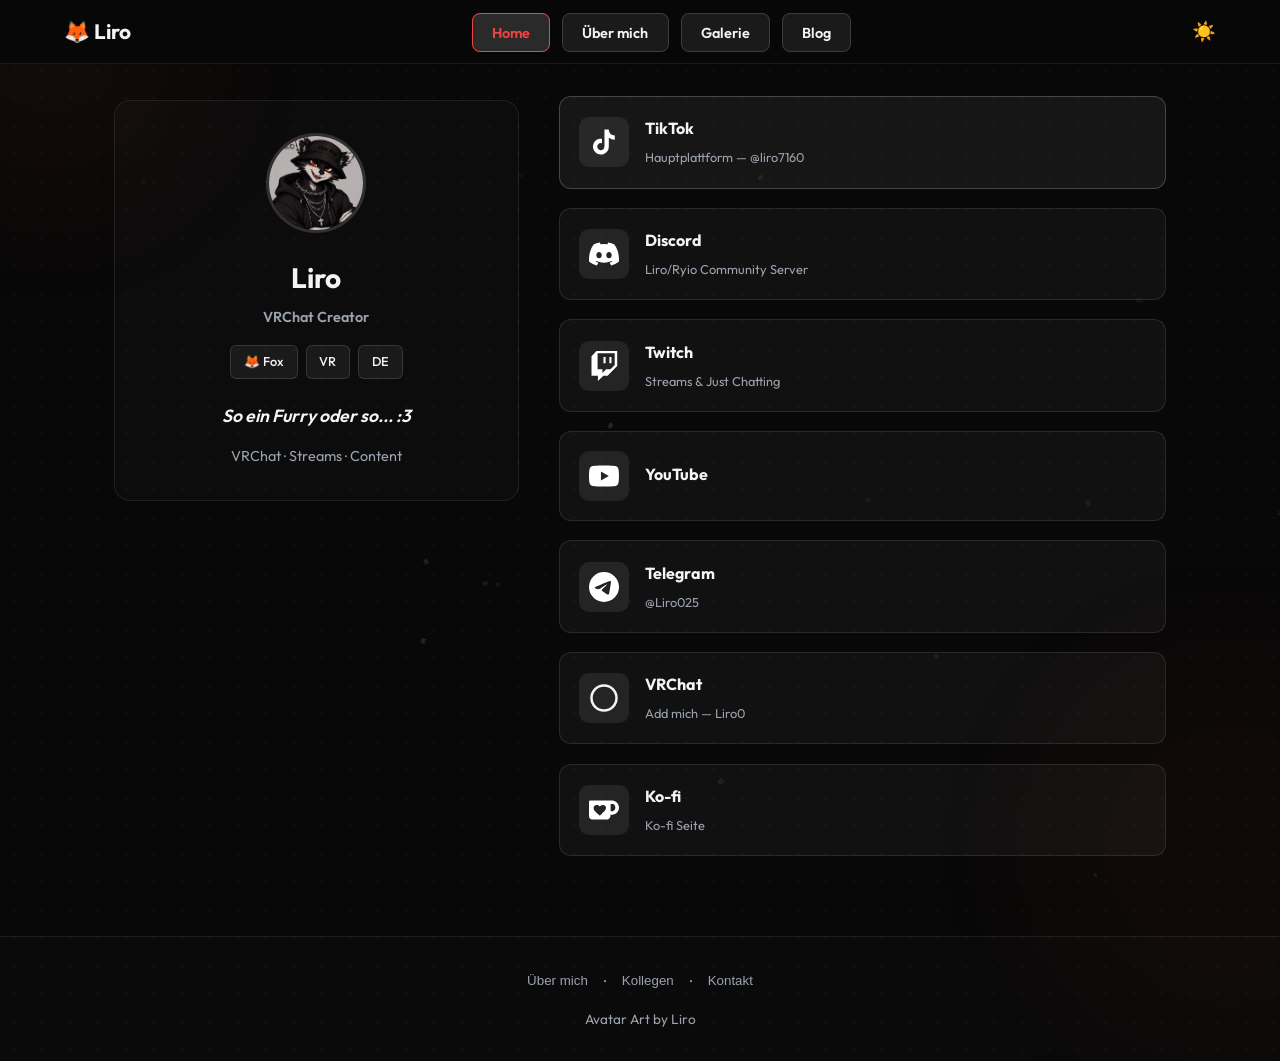
==== index.html @ 51aebd43 "Update index.html" ====
<!DOCTYPE html>
<html lang="de">
<head>
  <meta charset="UTF-8">
  <meta name="viewport" content="width=device-width, initial-scale=1.0">
  <title>Liro — Links</title>
  <meta name="description" content="VRChat, Streams & Community — alle Links von Liro.">
  <meta property="og:title" content="Liro — Links">
  <meta property="og:description" content="TikTok, Discord, Twitch, YouTube & mehr.">
  <meta property="og:image" content="profile.jpg">
  <meta property="og:type" content="website">
  <link rel="icon" href="profile.jpg" type="image/jpeg">
  <link rel="stylesheet" href="styles.css">
  <link rel="preconnect" href="https://fonts.googleapis.com">
  <link rel="preconnect" href="https://fonts.gstatic.com" crossorigin>
  <link href="https://fonts.googleapis.com/css2?family=Outfit:wght@400;500;600;700&display=swap" rel="stylesheet">
</head>
<body>
  <div class="cursor-glow" id="cursor-glow"></div>
  <div class="bg-glow bg-glow--1"></div>
  <div class="bg-glow bg-glow--2"></div>
  <canvas class="particles" id="particles" aria-hidden="true"></canvas>

  <nav class="nav">
    <div class="nav__inner">
      <a href="/" class="nav__logo">🦊 Liro</a>
      <ul class="nav__links" id="top-nav-links">
        <li><a href="/" class="nav__link active">Home</a></li>
        <li><a href="/about.html" class="nav__link">Über mich</a></li>
        <li><a href="/gallery.html" class="nav__link">Galerie</a></li>
        <li><a href="/blog.html" class="nav__link">Blog</a></li>
      </ul>
      <button class="nav__theme" id="theme-toggle">🌙</button>
      <button class="nav__toggle" id="nav-toggle">☰</button>
    </div>
  </nav>

  <div class="main-content">
    <div class="profile-section">
      <div class="avatar-wrap">
        <img class="avatar" src="profile.jpg" alt="Liro Avatar" loading="lazy">
      </div>
      <h1 class="name" id="profile-name">Liro</h1>
      <p class="badge" id="profile-badge">VRChat Creator</p>
      <div class="tags" id="profile-tags">
        <span class="tag">🦊 Fox</span>
        <span class="tag">VR</span>
        <span class="tag">DE</span>
      </div>
      <p class="catchphrase" id="profile-catchphrase">So ein Furry oder so... :3</p>
      <p class="bio" id="profile-bio">VRChat · Streams · Content</p>
    </div>

    <div class="links-section">
      <a href="https://www.tiktok.com/@liro7160" target="_blank" rel="noopener noreferrer" class="link-card featured">
        <div class="link-card__icon"><img src="icons/tiktok.svg" alt="TikTok"></div>
        <div class="link-card__content">
          <span class="link-card__label" id="link-label-tiktok">TikTok</span>
          <span class="link-card__hint" id="link-hint-tiktok">Hauptplattform — @liro7160</span>
        </div>
        <span class="link-card__arrow">→</span>
      </a>

      <a href="https://discord.gg/zrtu6d7Em" target="_blank" rel="noopener noreferrer" class="link-card">
        <div class="link-card__icon"><img src="icons/discord.svg" alt="Discord"></div>
        <div class="link-card__content">
          <span class="link-card__label" id="link-label-discord">Discord</span>
          <span class="link-card__hint" id="link-hint-discord">Liro/Ryio Community Server</span>
        </div>
        <span class="link-card__arrow">→</span>
      </a>

      <a href="https://www.twitch.tv/lirooo0" target="_blank" rel="noopener noreferrer" class="link-card">
        <div class="link-card__icon"><img src="icons/twitch.svg" alt="Twitch"></div>
        <div class="link-card__content">
          <span class="link-card__label" id="link-label-twitch">Twitch</span>
          <span class="link-card__hint" id="link-hint-twitch">Streams & Just Chatting</span>
        </div>
        <span class="link-card__arrow">→</span>
      </a>

      <a href="https://www.youtube.com/@Liro_LOL" target="_blank" rel="noopener noreferrer" class="link-card">
        <div class="link-card__icon"><img src="icons/youtube.svg" alt="YouTube"></div>
        <div class="link-card__content">
          <span class="link-card__label" id="link-label-youtube">YouTube</span>
          <span class="link-card__hint" id="link-hint-youtube"></span>
        </div>
        <span class="link-card__arrow">→</span>
      </a>

      <a href="https://t.me/Liro025" target="_blank" rel="noopener noreferrer" class="link-card">
        <div class="link-card__icon"><img src="icons/telegram.svg" alt="Telegram"></div>
        <div class="link-card__content">
          <span class="link-card__label" id="link-label-telegram">Telegram</span>
          <span class="link-card__hint" id="link-hint-telegram">@Liro025</span>
        </div>
        <span class="link-card__arrow">→</span>
      </a>

      <a href="https://vrchat.com/home/user/usr_2e3bf4e4-1234-5678-9abc-def012345678" target="_blank" rel="noopener noreferrer" class="link-card">
        <div class="link-card__icon">
          <svg viewBox="0 0 24 24" fill="none" stroke="currentColor" stroke-width="2" style="width:30px;height:30px;">
            <path d="M12 2C6.48 2 2 6.48 2 12s4.48 10 10 10 10-4.48 10-10S17.52 2 12 2z"/>
          </svg>
        </div>
        <div class="link-card__content">
          <span class="link-card__label" id="link-label-vrchat">VRChat</span>
          <span class="link-card__hint" id="link-hint-vrchat">Add mich — Liro0</span>
        </div>
        <span class="link-card__arrow">→</span>
      </a>

      <a href="https://ko-fi.com/liro0" target="_blank" rel="noopener noreferrer" class="link-card">
        <div class="link-card__icon"><img src="icons/kofi.svg" alt="Ko-fi"></div>
        <div class="link-card__content">
          <span class="link-card__label" id="link-label-kofi">Ko-fi</span>
          <span class="link-card__hint" id="link-hint-kofi">Ko-fi Seite</span>
        </div>
        <span class="link-card__arrow">→</span>
      </a>
    </div>
  </div>

  <div class="modal" id="modal-about" hidden aria-modal="true" role="dialog">
    <div class="modal__backdrop"></div>
    <div class="modal__panel">
      <button class="modal__close" data-modal-close>×</button>
      <h2 class="modal__title">Über mich</h2>
      <div id="modal-about-content" style="color: var(--text-muted); line-height: 1.8;">Lädt...</div>
    </div>
  </div>

  <div class="modal" id="modal-collabs" hidden aria-modal="true" role="dialog">
    <div class="modal__backdrop"></div>
    <div class="modal__panel">
      <button class="modal__close" data-modal-close>×</button>
      <h2 class="modal__title">Kollegen & Freunde</h2>
      <ul class="collab-list" id="collab-list">
        <li style="text-align:center;color:var(--text-muted);">Lädt...</li>
      </ul>
    </div>
  </div>

  <div class="modal" id="modal-contact" hidden aria-modal="true" role="dialog">
    <div class="modal__backdrop"></div>
    <div class="modal__panel">
      <button class="modal__close" data-modal-close>×</button>
      <h2 class="modal__title">Kontakt</h2>
      <div style="color:var(--text-muted);line-height:1.8;">
        <p><strong>E-Mail:</strong> <a href="mailto:liro.lol007@gmail.com" style="color:var(--accent);text-decoration:none;">Liro.lol007@gmail.com</a></p>
        <p style="margin-top:1rem;"><strong>Discord:</strong> Schreib mich an oder tritt unserem Server bei!</p>
        <p style="margin-top:1rem;"><strong>Telegram:</strong> @Liro025</p>
      </div>
    </div>
  </div>

  <footer class="footer">
    <nav class="footer-nav">
      <button class="footer-nav__link" data-modal-open="about">Über mich</button>
      <span class="footer-nav__sep">·</span>
      <button class="footer-nav__link" data-modal-open="collabs">Kollegen</button>
      <span class="footer-nav__sep">·</span>
      <button class="footer-nav__link" data-modal-open="contact">Kontakt</button>
    </nav>
    <p class="footer__credit">Avatar Art by Liro</p>
  </footer>

  <script src="particles.js"></script>
  <script src="cursor.js"></script>
  <script src="site.js"></script>
  <script src="pages.js"></script>
</body>
</html>
---- styles.css ----
*,
*::before,
*::after {
  box-sizing: border-box;
  margin: 0;
  padding: 0;
}

:root {
  --bg: #080808;
  --surface: rgba(255, 255, 255, 0.05);
  --surface-hover: rgba(255, 255, 255, 0.09);
  --border: rgba(255, 255, 255, 0.08);
  --text: #f4f4f5;
  --text-muted: #9ca3af;
  --accent: #ef4444;
  --accent-glow: rgba(239, 68, 68, 0.3);
  --radius: 16px;
}

html {
  font-size: 16px;
  -webkit-font-smoothing: antialiased;
  scroll-behavior: smooth;
}

body {
  font-family: "Outfit", system-ui, sans-serif;
  background: var(--bg);
  background-image: radial-gradient(rgba(255, 255, 255, 0.04) 1px, transparent 1px);
  background-size: 28px 28px;
  color: var(--text);
  min-height: 100dvh;
  line-height: 1.5;
  overflow-x: hidden;
}

/* Particles & Background */
.particles {
  position: fixed;
  inset: 0;
  width: 100%;
  height: 100%;
  pointer-events: none;
  z-index: 0;
  opacity: 0.85;
}

.cursor-glow {
  position: fixed;
  left: 0;
  top: 0;
  width: 300px;
  height: 300px;
  margin-left: -150px;
  margin-top: -150px;
  border-radius: 50%;
  pointer-events: none;
  z-index: 0;
  opacity: 0;
  background: radial-gradient(circle, rgba(239, 68, 68, 0.2) 0%, rgba(239, 68, 68, 0.08) 35%, transparent 65%);
  filter: blur(28px);
  transition: opacity 0.35s ease;
  will-change: transform;
}

body.is-cursor-active .cursor-glow {
  opacity: 1;
}

.bg-glow {
  position: fixed;
  border-radius: 50%;
  filter: blur(80px);
  pointer-events: none;
  opacity: 0.4;
}

.bg-glow--1 {
  width: 300px;
  height: 300px;
  top: -100px;
  left: -100px;
  background: rgba(239, 68, 68, 0.15);
  z-index: -1;
}

.bg-glow--2 {
  width: 400px;
  height: 400px;
  bottom: -150px;
  right: -150px;
  background: rgba(239, 68, 68, 0.1);
  z-index: -1;
}

/* Navigation */
.nav {
  position: sticky;
  top: 0;
  background: rgba(8, 8, 8, 0.95);
  backdrop-filter: blur(10px);
  border-bottom: 1px solid var(--border);
  z-index: 100;
  padding: 1rem 0;
}

.nav__inner {
  max-width: 1200px;
  margin: 0 auto;
  padding: 0 1.5rem;
  display: flex;
  align-items: center;
  justify-content: space-between;
  gap: 2rem;
}

.nav__logo {
  font-size: 1.3rem;
  font-weight: 700;
  color: var(--text);
  text-decoration: none;
}

.nav__links {
  display: flex;
  gap: 0.75rem;
  list-style: none;
  flex-wrap: wrap;
}

.nav__link {
  padding: 0.6rem 1.2rem;
  background: rgba(255, 255, 255, 0.08);
  border: 1px solid rgba(255, 255, 255, 0.15);
  border-radius: 8px;
  color: var(--text);
  text-decoration: none;
  font-weight: 600;
  font-size: 0.9rem;
  transition: all 0.3s;
}

.nav__link:hover,
.nav__link.active {
  background: rgba(255, 255, 255, 0.14);
  border-color: var(--accent);
  color: var(--accent);
}

.nav__theme {
  background: none;
  border: none;
  color: var(--text);
  font-size: 1.2rem;
  cursor: pointer;
  transition: transform 0.3s;
}

.nav__theme:hover {
  transform: rotate(20deg);
}

.nav__toggle {
  display: none;
  background: none;
  border: none;
  color: var(--text);
  font-size: 1.5rem;
  cursor: pointer;
}

/* Main Content */
.main-content {
  max-width: 1100px;
  margin: 0 auto;
  padding: 2rem 1.5rem;
  display: grid;
  grid-template-columns: 0.8fr 1.2fr;
  gap: 2.5rem;
  align-items: start;
  position: relative;
  z-index: 1;
}

.profile-section {
  display: flex;
  flex-direction: column;
  align-items: center;
  text-align: center;
  padding: 2rem;
  background: rgba(255, 255, 255, 0.02);
  border: 1px solid var(--border);
  border-radius: 16px;
  position: sticky;
  top: 100px;
  height: fit-content;
}

.avatar-wrap {
  margin-bottom: 1.5rem;
}

.avatar {
  width: 100px;
  height: 100px;
  border-radius: 50%;
  border: 3px solid rgba(255, 255, 255, 0.15);
  display: block;
  object-fit: cover;
}

.name {
  font-size: 1.75rem;
  font-weight: 700;
  margin-bottom: 0.5rem;
}

.badge {
  font-size: 0.9rem;
  color: var(--text-muted);
  margin-bottom: 1rem;
  font-weight: 600;
}

.tags {
  display: flex;
  gap: 0.5rem;
  justify-content: center;
  margin-bottom: 1.5rem;
  flex-wrap: wrap;
}

.tag {
  padding: 0.4rem 0.8rem;
  background: rgba(255, 255, 255, 0.06);
  border: 1px solid rgba(255, 255, 255, 0.12);
  border-radius: 6px;
  font-size: 0.8rem;
  font-weight: 500;
}

.catchphrase {
  font-size: 1.1rem;
  font-weight: 600;
  margin-bottom: 1rem;
  color: var(--text);
  font-style: italic;
}

.bio {
  font-size: 0.9rem;
  color: var(--text-muted);
  line-height: 1.6;
}

/* Links Section */
.links-section {
  display: flex;
  flex-direction: column;
  gap: 1.2rem;
  position: relative;
  z-index: 1;
}

.link-card {
  padding: 1.2rem;
  background: rgba(255, 255, 255, 0.04);
  border: 1px solid rgba(255, 255, 255, 0.1);
  border-radius: 12px;
  display: flex;
  align-items: center;
  gap: 1rem;
  text-decoration: none;
  color: var(--text);
  transition: all 0.3s;
  cursor: pointer;
  position: relative;
}

.link-card:hover {
  background: rgba(255, 255, 255, 0.08);
  border-color: rgba(255, 255, 255, 0.2);
  transform: translateY(-2px);
  box-shadow: 0 8px 24px rgba(0, 0, 0, 0.3);
}

.link-card.featured {
  border-color: rgba(255, 255, 255, 0.2);
  background: rgba(255, 255, 255, 0.06);
}

/* Glowing borders for each brand */
.link-card:nth-child(1):hover {
  border-color: rgba(255, 0, 127, 0.6);
  box-shadow: 0 0 20px rgba(255, 0, 127, 0.3), 0 8px 24px rgba(0, 0, 0, 0.3);
}

.link-card:nth-child(2):hover {
  border-color: rgba(88, 101, 242, 0.6);
  box-shadow: 0 0 20px rgba(88, 101, 242, 0.3), 0 8px 24px rgba(0, 0, 0, 0.3);
}

.link-card:nth-child(3):hover {
  border-color: rgba(145, 70, 255, 0.6);
  box-shadow: 0 0 20px rgba(145, 70, 255, 0.3), 0 8px 24px rgba(0, 0, 0, 0.3);
}

.link-card:nth-child(4):hover {
  border-color: rgba(255, 0, 0, 0.6);
  box-shadow: 0 0 20px rgba(255, 0, 0, 0.3), 0 8px 24px rgba(0, 0, 0, 0.3);
}

.link-card:nth-child(5):hover {
  border-color: rgba(0, 136, 204, 0.6);
  box-shadow: 0 0 20px rgba(0, 136, 204, 0.3), 0 8px 24px rgba(0, 0, 0, 0.3);
}

.link-card:nth-child(6):hover {
  border-color: rgba(31, 105, 255, 0.6);
  box-shadow: 0 0 20px rgba(31, 105, 255, 0.3), 0 8px 24px rgba(0, 0, 0, 0.3);
}

.link-card:nth-child(7):hover {
  border-color: rgba(255, 159, 64, 0.6);
  box-shadow: 0 0 20px rgba(255, 159, 64, 0.3), 0 8px 24px rgba(0, 0, 0, 0.3);
}

.link-card__icon {
  width: 50px;
  height: 50px;
  border-radius: 10px;
  background: rgba(255, 255, 255, 0.08);
  display: flex;
  align-items: center;
  justify-content: center;
  flex-shrink: 0;
  transition: all 0.3s;
}

.link-card__icon img {
  width: 30px;
  height: 30px;
  transition: transform 0.3s;
}

.link-card:hover .link-card__icon {
  transform: translateY(-4px) rotate(8deg);
}

.link-card:hover .link-card__icon img {
  transform: scale(1.15) rotate(-8deg);
}

/* Brand Colors für Icons */
.link-card:nth-child(1):hover .link-card__icon {
  background: rgba(255, 0, 127, 0.2);
  box-shadow: 0 0 15px rgba(255, 0, 127, 0.4);
}

.link-card:nth-child(2):hover .link-card__icon {
  background: rgba(88, 101, 242, 0.2);
  box-shadow: 0 0 15px rgba(88, 101, 242, 0.4);
}

.link-card:nth-child(3):hover .link-card__icon {
  background: rgba(145, 70, 255, 0.2);
  box-shadow: 0 0 15px rgba(145, 70, 255, 0.4);
}

.link-card:nth-child(4):hover .link-card__icon {
  background: rgba(255, 0, 0, 0.2);
  box-shadow: 0 0 15px rgba(255, 0, 0, 0.4);
}

.link-card:nth-child(5):hover .link-card__icon {
  background: rgba(0, 136, 204, 0.2);
  box-shadow: 0 0 15px rgba(0, 136, 204, 0.4);
}

.link-card:nth-child(6):hover .link-card__icon {
  background: rgba(31, 105, 255, 0.2);
  box-shadow: 0 0 15px rgba(31, 105, 255, 0.4);
}

.link-card:nth-child(7):hover .link-card__icon {
  background: rgba(255, 159, 64, 0.2);
  box-shadow: 0 0 15px rgba(255, 159, 64, 0.4);
}

.link-card__content {
  flex: 1;
  text-align: left;
}

.link-card__label {
  font-weight: 700;
  font-size: 1rem;
  display: block;
  margin-bottom: 0.25rem;
}

.link-card__hint {
  font-size: 0.8rem;
  color: var(--text-muted);
}

.link-card__arrow {
  font-size: 1.2rem;
  opacity: 0;
  transition: opacity 0.3s, transform 0.3s;
}

.link-card:hover .link-card__arrow {
  opacity: 1;
  transform: translateX(4px);
}

/* Modals */
.modal {
  position: fixed;
  inset: 0;
  background: rgba(0, 0, 0, 0.8);
  display: none;
  align-items: center;
  justify-content: center;
  z-index: 200;
  padding: 1rem;
  overflow-y: auto;
  opacity: 0;
  pointer-events: none;
  transition: opacity 0.3s;
}

.modal:not([hidden]) {
  display: flex;
  opacity: 1;
  pointer-events: auto;
}

.modal__backdrop {
  position: absolute;
  inset: 0;
  cursor: pointer;
}

.modal__panel {
  position: relative;
  z-index: 10;
  background: var(--bg);
  border: 1px solid var(--border);
  border-radius: 16px;
  padding: 2rem;
  max-width: 500px;
  width: 100%;
  animation: slideUp 0.3s ease;
}

@keyframes slideUp {
  from {
    opacity: 0;
    transform: translateY(20px);
  }
  to {
    opacity: 1;
    transform: translateY(0);
  }
}

.modal__close {
  position: absolute;
  top: 1rem;
  right: 1rem;
  background: none;
  border: none;
  color: var(--text-muted);
  font-size: 1.5rem;
  cursor: pointer;
  transition: color 0.3s;
}

.modal__close:hover {
  color: var(--accent);
}

.modal__title {
  font-size: 1.5rem;
  margin-bottom: 1rem;
  color: var(--text);
}

.collab-list {
  list-style: none;
  display: flex;
  flex-direction: column;
  gap: 0.75rem;
}

.collab-list a {
  padding: 0.75rem;
  background: rgba(255, 255, 255, 0.06);
  border-radius: 8px;
  text-decoration: none;
  transition: all 0.3s;
}

.collab-list a:hover {
  background: rgba(255, 255, 255, 0.12);
}

/* Footer */
.footer {
  margin-top: 3rem;
  padding: 2rem 1.5rem;
  text-align: center;
  border-top: 1px solid var(--border);
  background: rgba(255, 255, 255, 0.01);
  position: relative;
  z-index: 1;
}

.footer-nav {
  display: flex;
  justify-content: center;
  gap: 1rem;
  margin-bottom: 1rem;
  flex-wrap: wrap;
}

.footer-nav__link {
  background: none;
  border: none;
  color: var(--text-muted);
  cursor: pointer;
  text-decoration: none;
  transition: color 0.3s;
  font-weight: 500;
}

.footer-nav__link:hover {
  color: var(--accent);
}

.footer-nav__sep {
  color: var(--text-muted);
}

.footer__credit {
  font-size: 0.85rem;
  color: var(--text-muted);
}

/* Gallery Styles */
#lightbox {
  position: fixed;
  top: 0;
  left: 0;
  right: 0;
  bottom: 0;
  background: rgba(0, 0, 0, 0.95);
  z-index: 300;
  display: flex;
  align-items: center;
  justify-content: center;
  opacity: 0;
  pointer-events: none;
  transition: opacity 0.3s ease;
  padding: 1rem;
  overflow-y: auto;
}

#lightbox:not([hidden]) {
  opacity: 1;
  pointer-events: auto;
}

#lightbox .modal__backdrop {
  position: absolute;
  inset: 0;
  cursor: pointer;
}

#lightbox .modal__panel {
  position: relative;
  z-index: 10;
  max-width: 90vw;
  max-height: 90vh;
  background: var(--bg);
  border: 1px solid var(--border);
  border-radius: 16px;
  padding: 2rem;
  animation: scaleInImage 0.4s cubic-bezier(0.34, 1.56, 0.64, 1);
}

@keyframes scaleInImage {
  from {
    transform: scale(0.8);
    opacity: 0;
  }
  to {
    transform: scale(1);
    opacity: 1;
  }
}

#lightbox-img {
  max-width: 100%;
  max-height: 70vh;
  object-fit: contain;
  border-radius: 12px;
  display: block;
  margin: 0 auto 1.5rem;
  animation: fadeInImage 0.5s ease;
}

@keyframes fadeInImage {
  from { opacity: 0; }
  to { opacity: 1; }
}

#lightbox-caption {
  text-align: center;
  animation: slideUpCaption 0.6s ease;
}

@keyframes slideUpCaption {
  from {
    opacity: 0;
    transform: translateY(20px);
  }
  to {
    opacity: 1;
    transform: translateY(0);
  }
}

#lightbox-title {
  margin-bottom: 0.5rem;
  font-size: 1.3rem;
  font-weight: 700;
  color: var(--text);
}

#lightbox-text {
  color: var(--text-muted);
  line-height: 1.6;
  font-size: 0.95rem;
}

#lightbox-close {
  position: absolute;
  top: 1.5rem;
  right: 1.5rem;
  background: rgba(0, 0, 0, 0.5);
  border: none;
  color: white;
  font-size: 1.75rem;
  cursor: pointer;
  width: 50px;
  height: 50px;
  border-radius: 50%;
  display: flex;
  align-items: center;
  justify-content: center;
  transition: all 0.3s;
  z-index: 20;
  padding: 0;
}

#lightbox-close:hover {
  background: var(--accent);
  transform: scale(1.1) rotate(90deg);
}

/* Gallery Grid */
.gallery-grid {
  display: grid;
  grid-template-columns: repeat(auto-fill, minmax(250px, 1fr));
  gap: 1.5rem;
  margin-bottom: 3rem;
}

.gallery-item {
  position: relative;
  aspect-ratio: 4/3;
  border-radius: 12px;
  overflow: hidden;
  border: 1px solid var(--border);
  cursor: pointer;
  transition: all 0.3s ease;
  background: var(--surface);
}

.gallery-item:hover {
  transform: scale(1.05);
  border-color: var(--accent);
  box-shadow: 0 0 25px var(--accent-glow);
}

.gallery-item img {
  width: 100%;
  height: 100%;
  object-fit: cover;
  transition: transform 0.3s ease;
  display: block;
}

.gallery-item:hover img {
  transform: scale(1.1);
}

.gallery-item__caption {
  position: absolute;
  bottom: 0;
  left: 0;
  right: 0;
  padding: 1rem;
  background: linear-gradient(to top, rgba(8,8,8,0.95), rgba(8,8,8,0.7), transparent);
  color: white;
  opacity: 0;
  transition: opacity 0.3s ease;
}

.gallery-item:hover .gallery-item__caption {
  opacity: 1;
}

.gallery-item__title {
  font-weight: 600;
  font-size: 0.95rem;
  margin: 0;
}

/* Pages */
.page {
  position: relative;
  z-index: 1;
  min-height: calc(100vh - 100px);
  padding-top: 2rem;
}

.page--wide {
  max-width: 1100px;
  margin: 0 auto;
  padding: 2rem 1.5rem;
}

.page__inner {
  width: 100%;
}

/* ===== ABOUT HERO ===== */
.about-hero {
  text-align: center;
  margin-bottom: 3rem;
  padding: 2rem;
  background: rgba(255, 255, 255, 0.02);
  border: 1px solid var(--border);
  border-radius: 16px;
}

.about-hero__title {
  font-size: 2.5rem;
  font-weight: 700;
  margin-bottom: 0.5rem;
  background: linear-gradient(135deg, var(--text), var(--accent));
  -webkit-background-clip: text;
  -webkit-text-fill-color: transparent;
  background-clip: text;
}

.about-hero__subtitle {
  font-size: 1.1rem;
  color: var(--text-muted);
}

/* ===== ABOUT CONTENT ===== */
.about-content {
  display: grid;
  grid-template-columns: 1fr 1fr;
  gap: 2.5rem;
  align-items: center;
  margin-bottom: 3rem;
  padding: 2rem;
  background: rgba(255, 255, 255, 0.02);
  border: 1px solid var(--border);
  border-radius: 16px;
}

.about-content__text {
  color: var(--text-muted);
  line-height: 1.8;
  font-size: 1rem;
}

.about-content__text p {
  margin-bottom: 1.5rem;
}

.about-content__text p:last-child {
  margin-bottom: 0;
}

.about-content__img {
  text-align: center;
  display: flex;
  justify-content: center;
}

.about-content__img img {
  width: 100%;
  max-width: 350px;
  border-radius: 16px;
  border: 2px solid rgba(239, 68, 68, 0.2);
  box-shadow: 0 8px 32px rgba(239, 68, 68, 0.1);
  transition: transform 0.3s;
}

.about-content__img img:hover {
  transform: scale(1.05);
}

/* ===== ABOUT FACTS SECTION ===== */
.ao-section {
  padding: 2rem;
  background: rgba(255, 255, 255, 0.02);
  border: 1px solid var(--border);
  border-radius: 16px;
}

.ao-section__title {
  font-size: 1.5rem;
  font-weight: 700;
  margin-bottom: 2rem;
  color: var(--text);
}

.ao-facts {
  display: grid;
  grid-template-columns: repeat(auto-fit, minmax(200px, 1fr));
  gap: 1.5rem;
}

.ao-fact {
  padding: 1.5rem;
  background: rgba(255, 255, 255, 0.04);
  border: 1px solid rgba(255, 255, 255, 0.08);
  border-radius: 12px;
  display: flex;
  flex-direction: column;
  gap: 0.5rem;
  transition: all 0.3s;
}

.ao-fact:hover {
  background: rgba(255, 255, 255, 0.08);
  border-color: rgba(239, 68, 68, 0.3);
}

.ao-fact__label {
  font-size: 0.85rem;
  color: var(--accent);
  font-weight: 600;
  text-transform: uppercase;
  letter-spacing: 0.05em;
}

.ao-fact__val {
  font-size: 1.2rem;
  font-weight: 700;
  color: var(--text);
}

/* ===== GALLERY ===== */
.gallery-grid {
  display: grid;
  grid-template-columns: repeat(auto-fill, minmax(280px, 1fr));
  gap: 1.5rem;
  margin-bottom: 3rem;
}

.gallery-item {
  position: relative;
  border-radius: 12px;
  overflow: hidden;
  cursor: pointer;
  border: 1px solid var(--border);
  transition: all 0.3s;
  aspect-ratio: 1;
  background: rgba(255, 255, 255, 0.02);
}

.gallery-item:hover {
  border-color: var(--accent);
  box-shadow: 0 0 20px rgba(239, 68, 68, 0.2);
  transform: translateY(-4px);
}

.gallery-item img {
  width: 100%;
  height: 100%;
  object-fit: cover;
  transition: transform 0.3s;
}

.gallery-item:hover img {
  transform: scale(1.08);
}

.gallery-item__caption {
  position: absolute;
  bottom: 0;
  left: 0;
  right: 0;
  padding: 1rem;
  background: linear-gradient(to top, rgba(0,0,0,0.8), transparent);
  color: white;
  transform: translateY(100%);
  transition: transform 0.3s;
}

.gallery-item:hover .gallery-item__caption {
  transform: translateY(0);
}

.gallery-item__title {
  font-size: 1rem;
  font-weight: 600;
  margin: 0;
}

/* ===== LIGHTBOX ===== */
#lightbox {
  position: fixed;
  inset: 0;
  background: rgba(0, 0, 0, 0.9);
  display: flex;
  align-items: center;
  justify-content: center;
  z-index: 300;
  padding: 1rem;
}

#lightbox[hidden] {
  display: none;
}

#lightbox img {
  max-width: 90vw;
  max-height: 90vh;
  border-radius: 16px;
}

/* ===== BLOG ===== */
.blog-hero {
  text-align: center;
  margin-bottom: 3rem;
  padding: 2rem;
  background: rgba(255, 255, 255, 0.02);
  border: 1px solid var(--border);
  border-radius: 16px;
}

.blog-hero__title {
  font-size: 2.5rem;
  font-weight: 700;
  margin-bottom: 0.5rem;
  background: linear-gradient(135deg, var(--text), var(--accent));
  -webkit-background-clip: text;
  -webkit-text-fill-color: transparent;
  background-clip: text;
}

.blog-hero__subtitle {
  font-size: 1.1rem;
  color: var(--text-muted);
}

.blog-grid {
  display: grid;
  grid-template-columns: repeat(auto-fill, minmax(300px, 1fr));
  gap: 2rem;
  margin-bottom: 3rem;
}

.blog-card {
  background: rgba(255, 255, 255, 0.02);
  border: 1px solid var(--border);
  border-radius: 12px;
  overflow: hidden;
  transition: all 0.3s;
  display: flex;
  flex-direction: column;
  cursor: pointer;
}

.blog-card:hover {
  transform: translateY(-6px);
  border-color: var(--accent);
  box-shadow: 0 8px 24px rgba(239, 68, 68, 0.15);
}

.blog-card__img {
  width: 100%;
  aspect-ratio: 16/9;
  object-fit: cover;
  display: block;
  background: rgba(255, 255, 255, 0.04);
  transition: transform 0.3s;
}

.blog-card:hover .blog-card__img {
  transform: scale(1.05);
}

.blog-card__content {
  padding: 1.5rem;
  flex: 1;
  display: flex;
  flex-direction: column;
}

.blog-card__date {
  font-size: 0.75rem;
  color: var(--accent);
  font-weight: 600;
  text-transform: uppercase;
  letter-spacing: 0.05em;
  margin-bottom: 0.5rem;
}

.blog-card__title {
  font-size: 1.1rem;
  font-weight: 700;
  margin-bottom: 0.75rem;
  line-height: 1.4;
  color: var(--text);
}

.blog-card__excerpt {
  font-size: 0.9rem;
  color: var(--text-muted);
  line-height: 1.6;
  flex: 1;
  margin-bottom: 1rem;
}

.blog-card__btn {
  display: inline-flex;
  align-items: center;
  gap: 0.5rem;
  color: var(--accent);
  text-decoration: none;
  font-weight: 600;
  font-size: 0.9rem;
  transition: gap 0.3s;
}

.blog-card__btn:hover {
  gap: 0.75rem;
}

.blog-empty {
  text-align: center;
  padding: 3rem 1rem;
  color: var(--text-muted);
  grid-column: 1 / -1;
}

/* ===== BLOG MODAL ===== */
.blog-modal {
  position: fixed;
  top: 0;
  left: 0;
  right: 0;
  bottom: 0;
  background: rgba(0, 0, 0, 0.8);
  z-index: 200;
  display: flex;
  align-items: flex-start;
  justify-content: center;
  opacity: 0;
  pointer-events: none;
  transition: opacity 0.3s;
  overflow-y: auto;
  padding: 2rem 1rem;
}

.blog-modal.is-open {
  opacity: 1;
  pointer-events: auto;
}

.blog-modal__content {
  background: var(--bg);
  border: 1px solid var(--border);
  border-radius: 16px;
  padding: 2.5rem;
  max-width: 800px;
  width: 100%;
  margin: auto;
  position: relative;
  animation: slideUp 0.3s ease;
}

@keyframes slideUp {
  from { transform: translateY(20px); opacity: 0; }
  to { transform: translateY(0); opacity: 1; }
}

.blog-modal__close {
  position: absolute;
  top: 1.5rem;
  right: 1.5rem;
  background: none;
  border: none;
  color: var(--text-muted);
  font-size: 1.5rem;
  cursor: pointer;
  transition: color 0.3s;
  width: 32px;
  height: 32px;
  display: flex;
  align-items: center;
  justify-content: center;
}

.blog-modal__close:hover {
  color: var(--accent);
}

.blog-post__title {
  font-size: 2rem;
  font-weight: 700;
  margin-bottom: 0.75rem;
  color: var(--text);
}

.blog-post__meta {
  display: flex;
  gap: 1rem;
  margin-bottom: 2rem;
  color: var(--accent);
  font-size: 0.9rem;
  font-weight: 600;
}

.blog-post__body {
  line-height: 1.8;
  color: var(--text-muted);
}

.blog-block {
  margin-bottom: 2rem;
}

.blog-block--text p {
  margin-bottom: 1rem;
  color: var(--text-muted);
  line-height: 1.8;
}

.blog-block--text p:last-child {
  margin-bottom: 0;
}

.blog-block--heading h3 {
  font-size: 1.5rem;
  font-weight: 700;
  color: var(--text);
  margin-bottom: 1rem;
}

.blog-block--image {
  margin: 2rem 0;
}

.blog-block--image__img {
  border-radius: 12px;
  border: 1px solid var(--border);
  overflow: hidden;
}

.blog-block--image__img img {
  width: 100%;
  height: auto;
  display: block;
}

/* ===== MOBILE RESPONSIVE ===== */
@media (max-width: 768px) {
  .page--wide {
    padding: 1.5rem 1rem;
  }

  .about-hero {
    padding: 1.5rem;
    margin-bottom: 2rem;
  }

  .about-hero__title {
    font-size: 1.75rem;
  }

  .about-content {
    grid-template-columns: 1fr;
    gap: 2rem;
    padding: 1.5rem;
    margin-bottom: 2rem;
  }

  .about-content__img {
    margin-top: 1rem;
  }

  .about-content__img img {
    max-width: 300px;
  }

  .ao-section {
    padding: 1.5rem;
  }

  .ao-facts {
    grid-template-columns: repeat(2, 1fr);
    gap: 1rem;
  }

  .ao-fact {
    padding: 1rem;
  }

  .gallery-grid {
    grid-template-columns: repeat(auto-fill, minmax(200px, 1fr));
    gap: 1rem;
  }

  .blog-hero {
    padding: 1.5rem;
    margin-bottom: 2rem;
  }

  .blog-hero__title {
    font-size: 1.75rem;
  }

  .blog-grid {
    grid-template-columns: 1fr;
    gap: 1.5rem;
  }

  .blog-modal__content {
    padding: 1.5rem;
  }

  .blog-post__title {
    font-size: 1.5rem;
  }
}

.ao-section {
  margin-top: 3rem;
  padding-top: 2rem;
  border-top: 1px solid var(--border);
}

.ao-section__title {
  font-size: 1.25rem;
  font-weight: 700;
  margin-bottom: 1.5rem;
  color: var(--text);
}

.ao-facts {
  display: grid;
  grid-template-columns: repeat(2, 1fr);
  gap: 1rem;
}

.ao-fact {
  background: var(--surface);
  padding: 1rem;
  border-radius: 12px;
  border: 1px solid var(--border);
}

.ao-fact__label {
  font-size: 0.75rem;
  color: var(--text-muted);
  text-transform: uppercase;
  font-weight: 600;
  margin-bottom: 0.5rem;
  display: block;
}

.ao-fact__val {
  font-size: 1rem;
  font-weight: 600;
  color: var(--text);
}

/* Blog Styles */
.blog-grid {
  display: grid;
  grid-template-columns: repeat(auto-fill, minmax(320px, 1fr));
  gap: 2rem;
  margin-bottom: 3rem;
}

.blog-card {
  background: var(--surface);
  border: 1px solid var(--border);
  border-radius: 12px;
  overflow: hidden;
  transition: all 0.3s;
  display: flex;
  flex-direction: column;
  cursor: pointer;
}

.blog-card:hover {
  transform: translateY(-8px);
  border-color: var(--accent);
  box-shadow: 0 10px 30px var(--accent-glow);
}

.blog-card__img {
  width: 100%;
  aspect-ratio: 16/9;
  object-fit: cover;
  display: block;
  background: var(--bg);
}

.blog-card__content {
  padding: 1.5rem;
  flex: 1;
  display: flex;
  flex-direction: column;
}

.blog-card__date {
  font-size: 0.75rem;
  color: var(--accent);
  font-weight: 600;
  text-transform: uppercase;
  margin-bottom: 0.5rem;
}

.blog-card__title {
  font-size: 1.1rem;
  font-weight: 700;
  margin-bottom: 0.75rem;
  line-height: 1.4;
  color: var(--text);
}

.blog-card__excerpt {
  font-size: 0.9rem;
  color: var(--text-muted);
  line-height: 1.6;
  flex: 1;
}

.blog-card__btn {
  display: inline-flex;
  align-items: center;
  gap: 0.5rem;
  color: var(--accent);
  text-decoration: none;
  font-weight: 600;
  font-size: 0.9rem;
  margin-top: 1rem;
  transition: gap 0.3s;
}

.blog-card__btn:hover {
  gap: 0.75rem;
}

.blog-modal {
  position: fixed;
  top: 0;
  left: 0;
  right: 0;
  bottom: 0;
  background: rgba(0,0,0,0.7);
  z-index: 200;
  display: flex;
  align-items: flex-start;
  justify-content: center;
  opacity: 0;
  pointer-events: none;
  transition: opacity 0.3s;
  overflow-y: auto;
  padding: 2rem 1rem;
}

.blog-modal.is-open {
  opacity: 1;
  pointer-events: auto;
}

.blog-modal__content {
  background: var(--bg);
  border: 1px solid var(--border);
  border-radius: var(--radius);
  padding: 3rem;
  max-width: 900px;
  width: 100%;
  margin: auto;
  position: relative;
  animation: slideDown 0.3s ease;
}

@keyframes slideDown {
  from { transform: translateY(-50px); opacity: 0; }
  to { transform: translateY(0); opacity: 1; }
}

.blog-modal__close {
  position: absolute;
  top: 1.5rem;
  right: 1.5rem;
  background: none;
  border: none;
  color: var(--text-muted);
  font-size: 1.5rem;
  cursor: pointer;
  transition: color 0.3s;
}

.blog-modal__close:hover {
  color: var(--accent);
}

.blog-post__title {
  font-size: 2.5rem;
  font-weight: 700;
  margin-bottom: 0.5rem;
  color: var(--text);
}

.blog-post__meta {
  display: flex;
  gap: 1rem;
  margin-bottom: 2rem;
  color: var(--text-muted);
  font-size: 0.9rem;
}

.blog-post__body {
  line-height: 1.8;
  color: var(--text-muted);
}

.blog-block {
  margin-bottom: 2rem;
}

.blog-block--text p {
  margin-bottom: 1rem;
  line-height: 1.8;
}

.blog-block--heading h3 {
  font-size: 1.8rem;
  font-weight: 700;
  color: var(--text);
}

.blog-block--image {
  margin: 2rem 0;
}

.blog-block--image.position-left {
  display: grid;
  grid-template-columns: 1fr 1fr;
  gap: 2rem;
  align-items: center;
}

.blog-block--image.position-right {
  display: grid;
  grid-template-columns: 1fr 1fr;
  gap: 2rem;
  align-items: center;
}

.blog-block--image.position-right .blog-block--image__img {
  order: 2;
}

.blog-block--image__img {
  width: 100%;
  border-radius: 12px;
  border: 1px solid var(--border);
  overflow: hidden;
}

.blog-block--image__img img {
  width: 100%;
  height: auto;
  display: block;
}

/* Mobile */
@media (max-width: 768px) {
  .nav__links {
    position: fixed;
    top: 60px;
    left: 0;
    right: 0;
    background: rgba(8, 8, 8, 0.98);
    flex-direction: column;
    padding: 1rem;
    gap: 0.75rem;
    display: none;
    z-index: 99;
  }

  .nav__links.active {
    display: flex;
  }

  .nav__toggle {
    display: block;
  }

  .main-content {
    grid-template-columns: 1fr;
    padding: 2rem 1rem;
    gap: 2rem;
  }

  .profile-section {
    position: static;
  }

  .about-content {
    grid-template-columns: 1fr;
  }

  .ao-facts {
    grid-template-columns: 1fr;
  }

  .blog-block--image.position-left,
  .blog-block--image.position-right {
    grid-template-columns: 1fr;
  }

  .blog-block--image.position-right .blog-block--image__img {
    order: unset;
  }

  .blog-modal__content {
    padding: 2rem 1.5rem;
  }

  .blog-post__title {
    font-size: 1.5rem;
  }
}
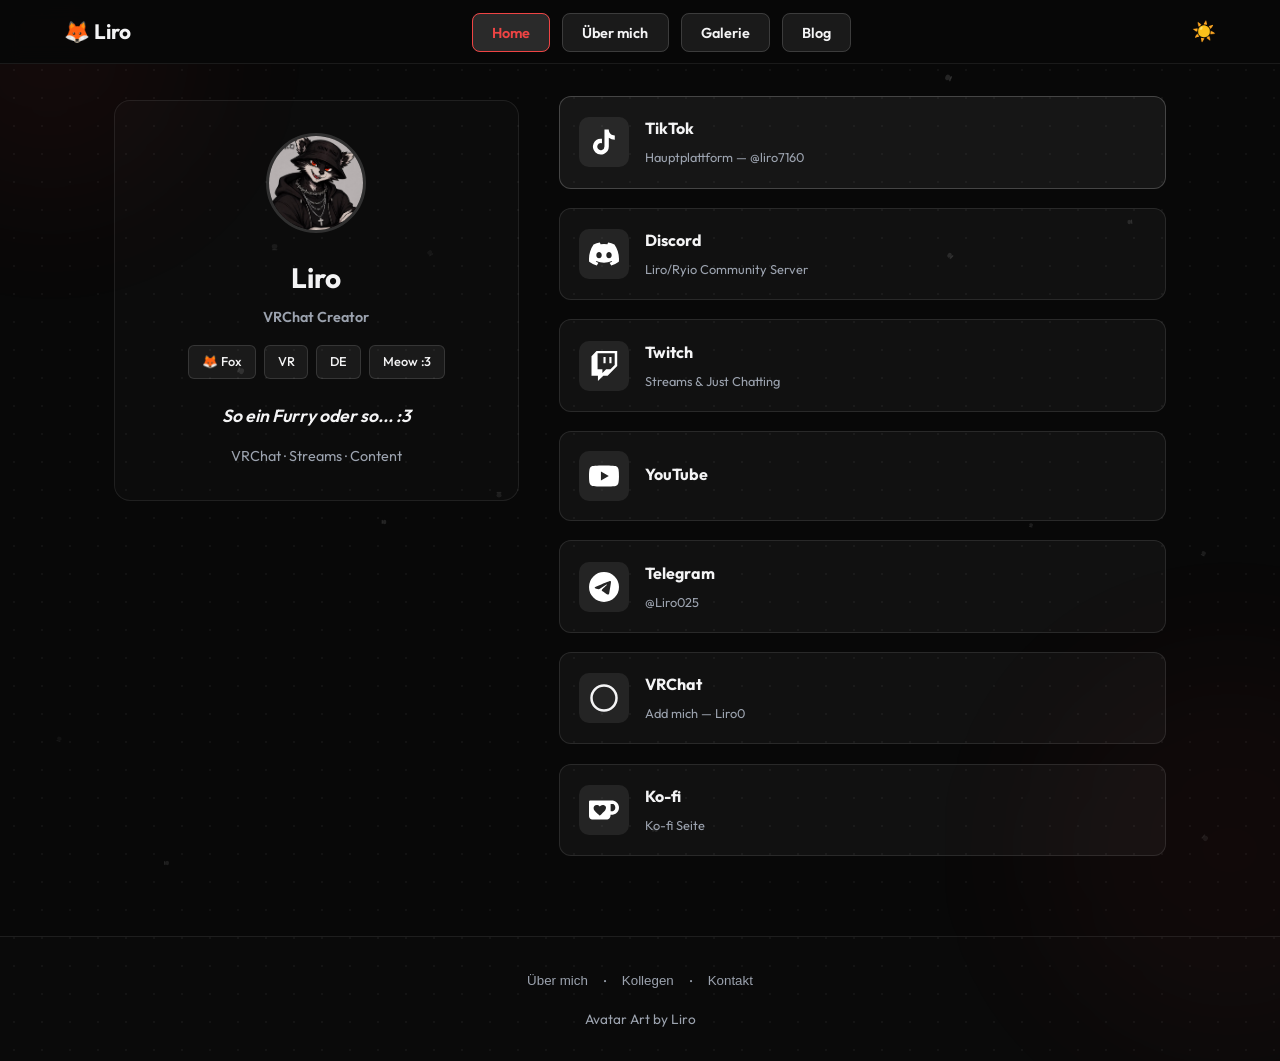
==== commit 6afebc5a: "Update index.html" ====
--- a/index.html
+++ b/index.html
@@ -40,63 +40,54 @@
       <div class="avatar-wrap">
         <img class="avatar" src="profile.jpg" alt="Liro Avatar" loading="lazy">
       </div>
-      <h1 class="name" id="profile-name">Liro</h1>
-      <p class="badge" id="profile-badge">VRChat Creator</p>
-      <div class="tags" id="profile-tags">
-        <span class="tag">🦊 Fox</span>
-        <span class="tag">VR</span>
-        <span class="tag">DE</span>
-      </div>
-      <p class="catchphrase" id="profile-catchphrase">So ein Furry oder so... :3</p>
-      <p class="bio" id="profile-bio">VRChat · Streams · Content</p>
+      <h1 class="name"><!--LIRO:name-->Liro<!--/LIRO:name--></h1>
+      <p class="badge"><!--LIRO:badge-->VRChat Creator<!--/LIRO:badge--></p>
+      <div class="tags"><!--LIRO:tags--><span class="tag">🦊 Fox</span><span class="tag">VR</span><span class="tag">DE</span><span class="tag">Meow :3</span><!--/LIRO:tags--></div>
+      <p class="catchphrase"><!--LIRO:catchphrase-->So ein Furry oder so... :3<!--/LIRO:catchphrase--></p>
+      <p class="bio"><!--LIRO:bio-->VRChat · Streams · Content<!--/LIRO:bio--></p>
     </div>
 
     <div class="links-section">
       <a href="https://www.tiktok.com/@liro7160" target="_blank" rel="noopener noreferrer" class="link-card featured">
         <div class="link-card__icon"><img src="icons/tiktok.svg" alt="TikTok"></div>
         <div class="link-card__content">
-          <span class="link-card__label" id="link-label-tiktok">TikTok</span>
-          <span class="link-card__hint" id="link-hint-tiktok">Hauptplattform — @liro7160</span>
+          <span class="link-card__label"><!--LIRO:link-tiktok-label-->TikTok<!--/LIRO:link-tiktok-label--></span>
+          <span class="link-card__hint"><!--LIRO:link-tiktok-hint-->Hauptplattform — @liro7160<!--/LIRO:link-tiktok-hint--></span>
         </div>
         <span class="link-card__arrow">→</span>
       </a>
-
       <a href="https://discord.gg/zrtu6d7Em" target="_blank" rel="noopener noreferrer" class="link-card">
         <div class="link-card__icon"><img src="icons/discord.svg" alt="Discord"></div>
         <div class="link-card__content">
-          <span class="link-card__label" id="link-label-discord">Discord</span>
-          <span class="link-card__hint" id="link-hint-discord">Liro/Ryio Community Server</span>
+          <span class="link-card__label"><!--LIRO:link-discord-label-->Discord<!--/LIRO:link-discord-label--></span>
+          <span class="link-card__hint"><!--LIRO:link-discord-hint-->Liro/Ryio Community Server<!--/LIRO:link-discord-hint--></span>
         </div>
         <span class="link-card__arrow">→</span>
       </a>
-
       <a href="https://www.twitch.tv/lirooo0" target="_blank" rel="noopener noreferrer" class="link-card">
         <div class="link-card__icon"><img src="icons/twitch.svg" alt="Twitch"></div>
         <div class="link-card__content">
-          <span class="link-card__label" id="link-label-twitch">Twitch</span>
-          <span class="link-card__hint" id="link-hint-twitch">Streams & Just Chatting</span>
+          <span class="link-card__label"><!--LIRO:link-twitch-label-->Twitch<!--/LIRO:link-twitch-label--></span>
+          <span class="link-card__hint"><!--LIRO:link-twitch-hint-->Streams & Just Chatting<!--/LIRO:link-twitch-hint--></span>
         </div>
         <span class="link-card__arrow">→</span>
       </a>
-
       <a href="https://www.youtube.com/@Liro_LOL" target="_blank" rel="noopener noreferrer" class="link-card">
         <div class="link-card__icon"><img src="icons/youtube.svg" alt="YouTube"></div>
         <div class="link-card__content">
-          <span class="link-card__label" id="link-label-youtube">YouTube</span>
-          <span class="link-card__hint" id="link-hint-youtube"></span>
+          <span class="link-card__label"><!--LIRO:link-youtube-label-->YouTube<!--/LIRO:link-youtube-label--></span>
+          <span class="link-card__hint"><!--LIRO:link-youtube-hint--><!--/LIRO:link-youtube-hint--></span>
         </div>
         <span class="link-card__arrow">→</span>
       </a>
-
       <a href="https://t.me/Liro025" target="_blank" rel="noopener noreferrer" class="link-card">
         <div class="link-card__icon"><img src="icons/telegram.svg" alt="Telegram"></div>
         <div class="link-card__content">
-          <span class="link-card__label" id="link-label-telegram">Telegram</span>
-          <span class="link-card__hint" id="link-hint-telegram">@Liro025</span>
+          <span class="link-card__label"><!--LIRO:link-telegram-label-->Telegram<!--/LIRO:link-telegram-label--></span>
+          <span class="link-card__hint"><!--LIRO:link-telegram-hint-->@Liro025<!--/LIRO:link-telegram-hint--></span>
         </div>
         <span class="link-card__arrow">→</span>
       </a>
-
       <a href="https://vrchat.com/home/user/usr_2e3bf4e4-1234-5678-9abc-def012345678" target="_blank" rel="noopener noreferrer" class="link-card">
         <div class="link-card__icon">
           <svg viewBox="0 0 24 24" fill="none" stroke="currentColor" stroke-width="2" style="width:30px;height:30px;">
@@ -104,29 +95,29 @@
           </svg>
         </div>
         <div class="link-card__content">
-          <span class="link-card__label" id="link-label-vrchat">VRChat</span>
-          <span class="link-card__hint" id="link-hint-vrchat">Add mich — Liro0</span>
+          <span class="link-card__label"><!--LIRO:link-vrchat-label-->VRChat<!--/LIRO:link-vrchat-label--></span>
+          <span class="link-card__hint"><!--LIRO:link-vrchat-hint-->Add mich — Liro0<!--/LIRO:link-vrchat-hint--></span>
         </div>
         <span class="link-card__arrow">→</span>
       </a>
-
       <a href="https://ko-fi.com/liro0" target="_blank" rel="noopener noreferrer" class="link-card">
         <div class="link-card__icon"><img src="icons/kofi.svg" alt="Ko-fi"></div>
         <div class="link-card__content">
-          <span class="link-card__label" id="link-label-kofi">Ko-fi</span>
-          <span class="link-card__hint" id="link-hint-kofi">Ko-fi Seite</span>
+          <span class="link-card__label"><!--LIRO:link-kofi-label-->Ko-fi<!--/LIRO:link-kofi-label--></span>
+          <span class="link-card__hint"><!--LIRO:link-kofi-hint-->Ko-fi Seite<!--/LIRO:link-kofi-hint--></span>
         </div>
         <span class="link-card__arrow">→</span>
       </a>
     </div>
   </div>
 
+  <!-- Modals -->
   <div class="modal" id="modal-about" hidden aria-modal="true" role="dialog">
     <div class="modal__backdrop"></div>
     <div class="modal__panel">
       <button class="modal__close" data-modal-close>×</button>
       <h2 class="modal__title">Über mich</h2>
-      <div id="modal-about-content" style="color: var(--text-muted); line-height: 1.8;">Lädt...</div>
+      <div style="color:var(--text-muted);line-height:1.8;"><!--LIRO:bio-modal--><p>Moin — ich bin Liro, 19 Jahre alt aus Deutschland. In VRChat unterwegs, streame auf Twitch und mach Content auf TikTok. 🦊</p><p style="margin-top:1rem;">Ich bin eine direkte Person die gerne Quatsch macht. Tritt dem Discord bei oder schreib mich an!</p><!--/LIRO:bio-modal--></div>
     </div>
   </div>
 
@@ -135,8 +126,8 @@
     <div class="modal__panel">
       <button class="modal__close" data-modal-close>×</button>
       <h2 class="modal__title">Kollegen & Freunde</h2>
-      <ul class="collab-list" id="collab-list">
-        <li style="text-align:center;color:var(--text-muted);">Lädt...</li>
+      <ul class="collab-list" style="display:grid;grid-template-columns:repeat(auto-fill,minmax(140px,1fr));gap:1rem;list-style:none;padding:0;">
+        <!--LIRO:collabs--><li><a href="https://www.tiktok.com/@fluffy_ryio" target="_blank" rel="noopener noreferrer" style="text-decoration:none;color:inherit;display:flex;flex-direction:column;align-items:center;gap:0.75rem;padding:1rem;background:rgba(255,255,255,0.04);border:1px solid var(--border);border-radius:12px;"><img src="https://unavatar.io/tiktok/fluffy_ryio" alt="Ryio" style="width:80px;height:80px;border-radius:50%;object-fit:cover;" onerror="this.src='profile.jpg'"><span style="color:var(--accent);font-weight:600;font-size:0.9rem;">Ryio ↗</span></a></li><li><a href="https://www.tiktok.com/@dragonpro08" target="_blank" rel="noopener noreferrer" style="text-decoration:none;color:inherit;display:flex;flex-direction:column;align-items:center;gap:0.75rem;padding:1rem;background:rgba(255,255,255,0.04);border:1px solid var(--border);border-radius:12px;"><img src="https://unavatar.io/tiktok/dragonpro08" alt="DragonPro" style="width:80px;height:80px;border-radius:50%;object-fit:cover;" onerror="this.src='profile.jpg'"><span style="color:var(--accent);font-weight:600;font-size:0.9rem;">DragonPro ↗</span></a></li><li><a href="https://www.tiktok.com/@lynxi.vrc" target="_blank" rel="noopener noreferrer" style="text-decoration:none;color:inherit;display:flex;flex-direction:column;align-items:center;gap:0.75rem;padding:1rem;background:rgba(255,255,255,0.04);border:1px solid var(--border);border-radius:12px;"><img src="https://unavatar.io/tiktok/lynxi.vrc" alt="Lynxi" style="width:80px;height:80px;border-radius:50%;object-fit:cover;" onerror="this.src='profile.jpg'"><span style="color:var(--accent);font-weight:600;font-size:0.9rem;">Lynxi ↗</span></a></li><li><a href="https://www.tiktok.com/@kieran.catto" target="_blank" rel="noopener noreferrer" style="text-decoration:none;color:inherit;display:flex;flex-direction:column;align-items:center;gap:0.75rem;padding:1rem;background:rgba(255,255,255,0.04);border:1px solid var(--border);border-radius:12px;"><img src="https://unavatar.io/tiktok/kieran.catto" alt="Kieran" style="width:80px;height:80px;border-radius:50%;object-fit:cover;" onerror="this.src='profile.jpg'"><span style="color:var(--accent);font-weight:600;font-size:0.9rem;">Kieran ↗</span></a></li><li><a href="https://www.tiktok.com/@rakurimde" target="_blank" rel="noopener noreferrer" style="text-decoration:none;color:inherit;display:flex;flex-direction:column;align-items:center;gap:0.75rem;padding:1rem;background:rgba(255,255,255,0.04);border:1px solid var(--border);border-radius:12px;"><img src="https://unavatar.io/tiktok/rakurimde" alt="Rakurim" style="width:80px;height:80px;border-radius:50%;object-fit:cover;" onerror="this.src='profile.jpg'"><span style="color:var(--accent);font-weight:600;font-size:0.9rem;">Rakurim ↗</span></a></li><li><a href="https://www.tiktok.com/@xarrax.official" target="_blank" rel="noopener noreferrer" style="text-decoration:none;color:inherit;display:flex;flex-direction:column;align-items:center;gap:0.75rem;padding:1rem;background:rgba(255,255,255,0.04);border:1px solid var(--border);border-radius:12px;"><img src="https://unavatar.io/tiktok/xarrax.official" alt="Xarrax" style="width:80px;height:80px;border-radius:50%;object-fit:cover;" onerror="this.src='profile.jpg'"><span style="color:var(--accent);font-weight:600;font-size:0.9rem;">Xarrax ↗</span></a></li><!--/LIRO:collabs-->
       </ul>
     </div>
   </div>
@@ -148,7 +139,7 @@
       <h2 class="modal__title">Kontakt</h2>
       <div style="color:var(--text-muted);line-height:1.8;">
         <p><strong>E-Mail:</strong> <a href="mailto:liro.lol007@gmail.com" style="color:var(--accent);text-decoration:none;">Liro.lol007@gmail.com</a></p>
-        <p style="margin-top:1rem;"><strong>Discord:</strong> Schreib mich an oder tritt unserem Server bei!</p>
+        <p style="margin-top:1rem;"><strong>Discord:</strong> Schreib mich an oder tritt dem Server bei!</p>
         <p style="margin-top:1rem;"><strong>Telegram:</strong> @Liro025</p>
       </div>
     </div>
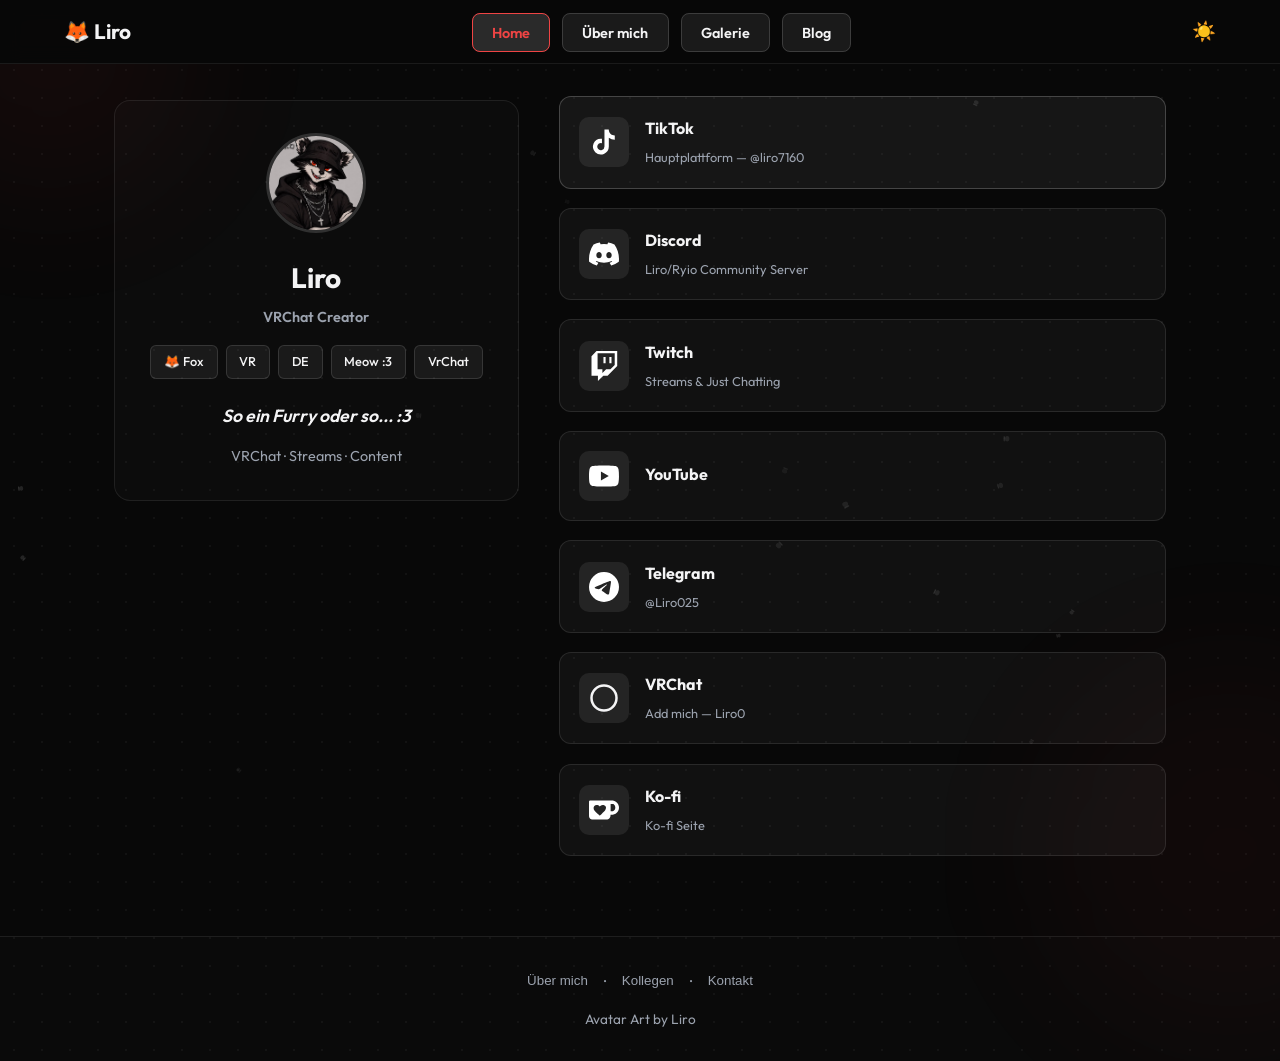
==== commit f937d6d7: "✏️ Update index.html via Admin Panel" ====
--- a/index.html
+++ b/index.html
@@ -42,7 +42,7 @@
       </div>
       <h1 class="name"><!--LIRO:name-->Liro<!--/LIRO:name--></h1>
       <p class="badge"><!--LIRO:badge-->VRChat Creator<!--/LIRO:badge--></p>
-      <div class="tags"><!--LIRO:tags--><span class="tag">🦊 Fox</span><span class="tag">VR</span><span class="tag">DE</span><span class="tag">Meow :3</span><!--/LIRO:tags--></div>
+      <div class="tags"><!--LIRO:tags--><span class="tag">🦊 Fox</span><span class="tag">VR</span><span class="tag">DE</span><span class="tag">Meow :3</span><span class="tag">VrChat</span><!--/LIRO:tags--></div>
       <p class="catchphrase"><!--LIRO:catchphrase-->So ein Furry oder so... :3<!--/LIRO:catchphrase--></p>
       <p class="bio"><!--LIRO:bio-->VRChat · Streams · Content<!--/LIRO:bio--></p>
     </div>
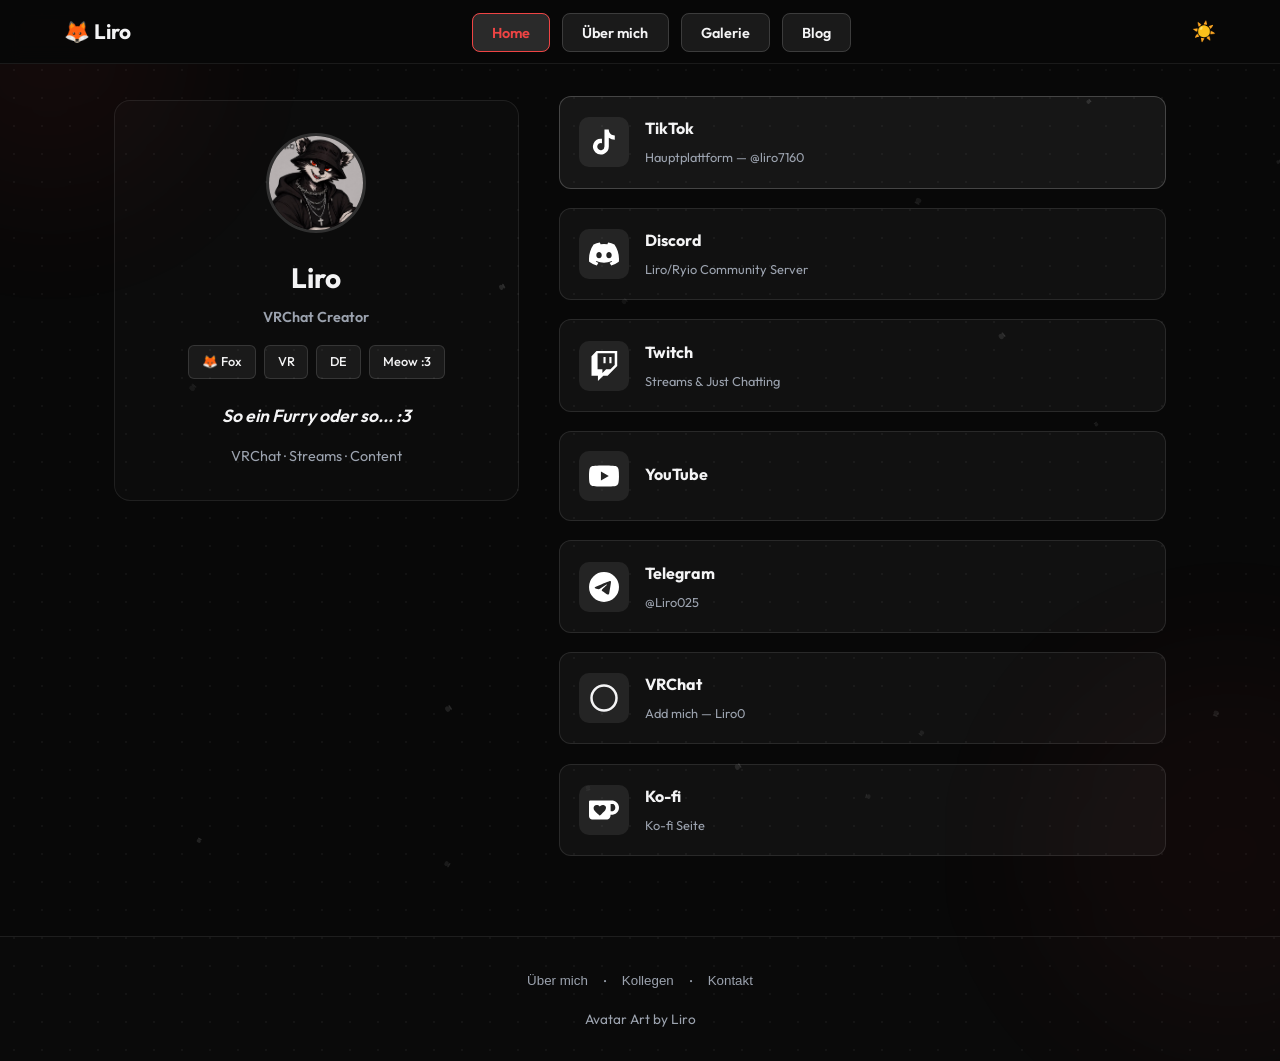
==== commit 9c7d5a46: "✏️ Update index.html via Admin Panel" ====
--- a/index.html
+++ b/index.html
@@ -42,7 +42,7 @@
       </div>
       <h1 class="name"><!--LIRO:name-->Liro<!--/LIRO:name--></h1>
       <p class="badge"><!--LIRO:badge-->VRChat Creator<!--/LIRO:badge--></p>
-      <div class="tags"><!--LIRO:tags--><span class="tag">🦊 Fox</span><span class="tag">VR</span><span class="tag">DE</span><span class="tag">Meow :3</span><span class="tag">VrChat</span><!--/LIRO:tags--></div>
+      <div class="tags"><!--LIRO:tags--><span class="tag">🦊 Fox</span><span class="tag">VR</span><span class="tag">DE</span><span class="tag">Meow :3</span><!--/LIRO:tags--></div>
       <p class="catchphrase"><!--LIRO:catchphrase-->So ein Furry oder so... :3<!--/LIRO:catchphrase--></p>
       <p class="bio"><!--LIRO:bio-->VRChat · Streams · Content<!--/LIRO:bio--></p>
     </div>
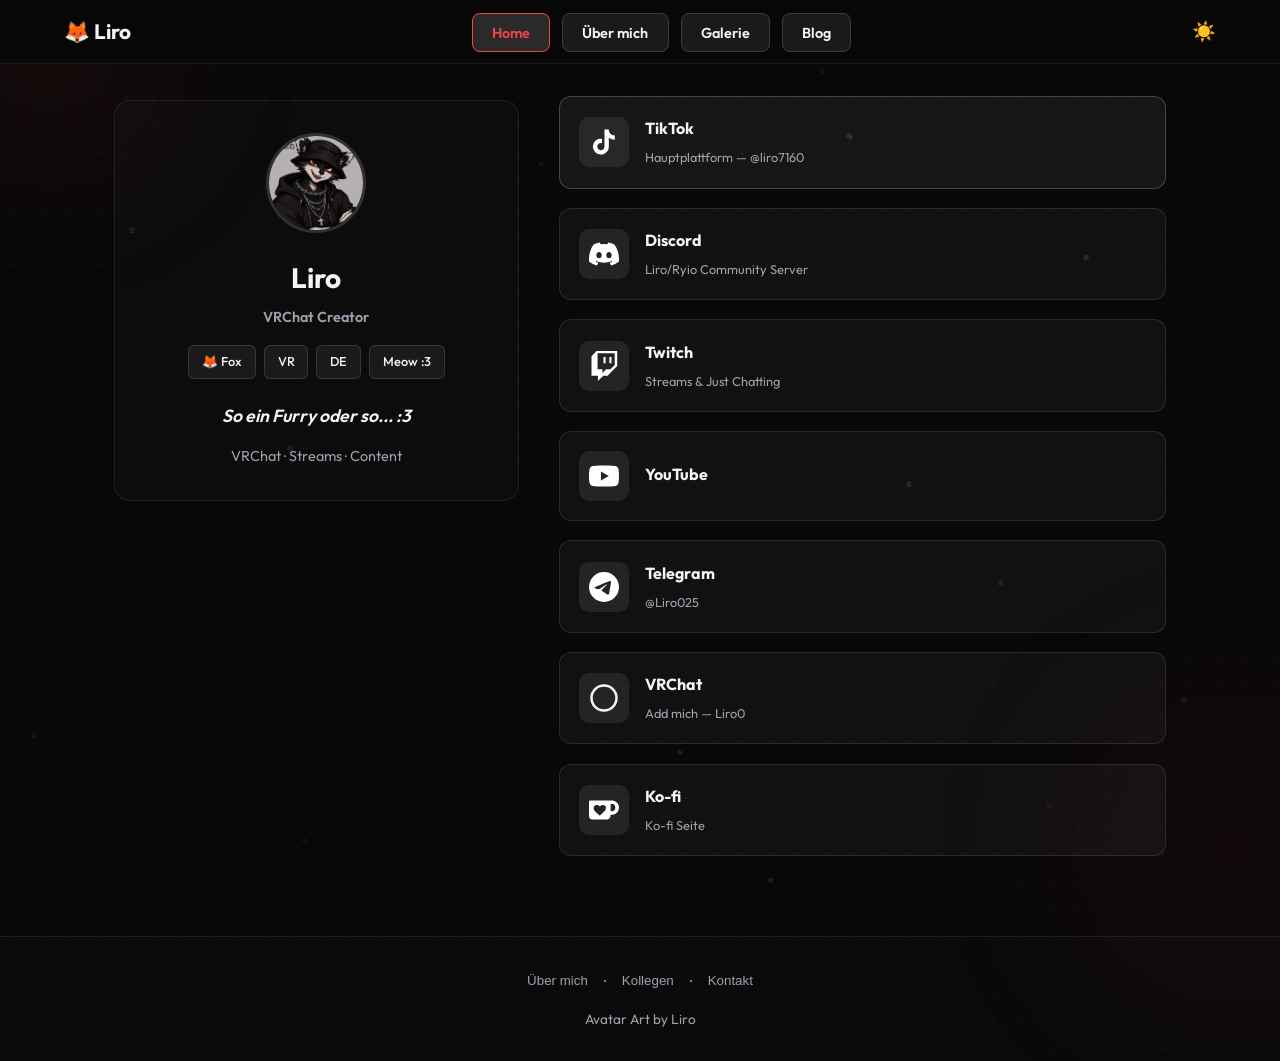
==== commit 88109869: "Update index.html" ====
--- a/index.html
+++ b/index.html
@@ -117,7 +117,7 @@
     <div class="modal__panel">
       <button class="modal__close" data-modal-close>×</button>
       <h2 class="modal__title">Über mich</h2>
-      <div style="color:var(--text-muted);line-height:1.8;"><!--LIRO:bio-modal--><p>Moin — ich bin Liro, 19 Jahre alt aus Deutschland. In VRChat unterwegs, streame auf Twitch und mach Content auf TikTok. 🦊</p><p style="margin-top:1rem;">Ich bin eine direkte Person die gerne Quatsch macht. Tritt dem Discord bei oder schreib mich an!</p><!--/LIRO:bio-modal--></div>
+      <div style="color:var(--text-muted);line-height:1.8;"><!--LIRO:bio-modal--><p>Moin — ich bin Liro, 19 Jahre alt aus Deutschland. In VRChat unterwegs, streame auf TikTok und mach Content auf TikTok. 🦊</p><p style="margin-top:1rem;">Ich bin eine direkte Person die gerne Quatsch macht. Tritt dem Discord bei oder schreib mich an!</p><!--/LIRO:bio-modal--></div>
     </div>
   </div>
 
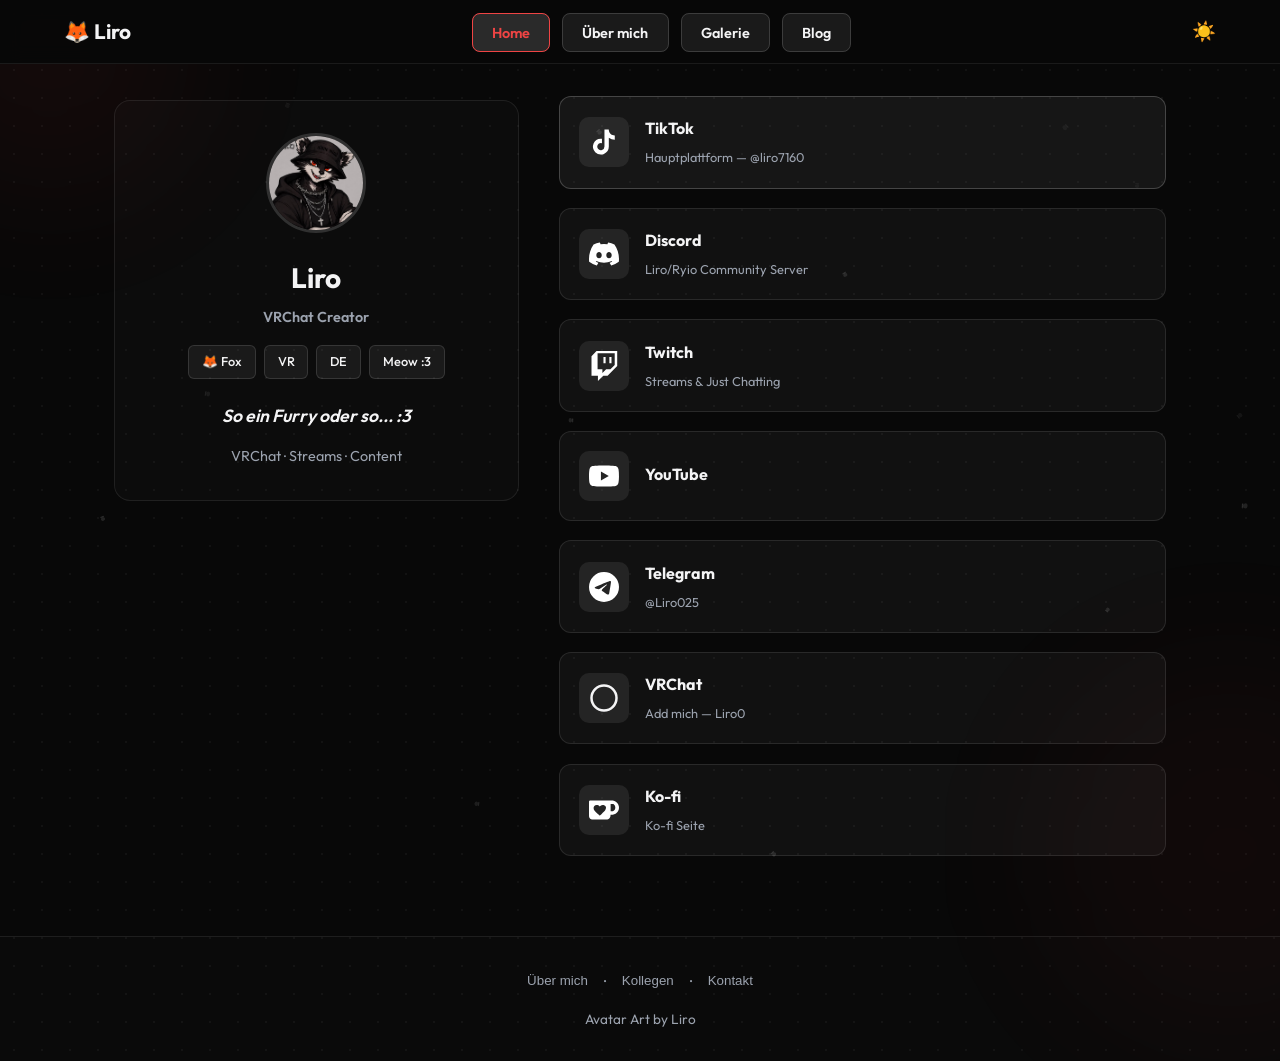
==== commit 8c647635: "✏️ Update index.html via Admin Panel" ====
--- a/index.html
+++ b/index.html
@@ -117,7 +117,7 @@
     <div class="modal__panel">
       <button class="modal__close" data-modal-close>×</button>
       <h2 class="modal__title">Über mich</h2>
-      <div style="color:var(--text-muted);line-height:1.8;"><!--LIRO:bio-modal--><p>Moin — ich bin Liro, 19 Jahre alt aus Deutschland. In VRChat unterwegs, streame auf TikTok und mach Content auf TikTok. 🦊</p><p style="margin-top:1rem;">Ich bin eine direkte Person die gerne Quatsch macht. Tritt dem Discord bei oder schreib mich an!</p><!--/LIRO:bio-modal--></div>
+      <div style="color:var(--text-muted);line-height:1.8;"><!--LIRO:bio-modal--><p>Moin — ich bin Liro, 19 Jahre alt aus Deutschland. In VRChat unterwegs, streame auf TikTok und mach Content auf TikTok. :3</p><p style="margin-top:1rem;">Ich bin eine direkte Person die gerne Quatsch macht. Tritt dem Discord bei oder schreib mich an!</p><!--/LIRO:bio-modal--></div>
     </div>
   </div>
 
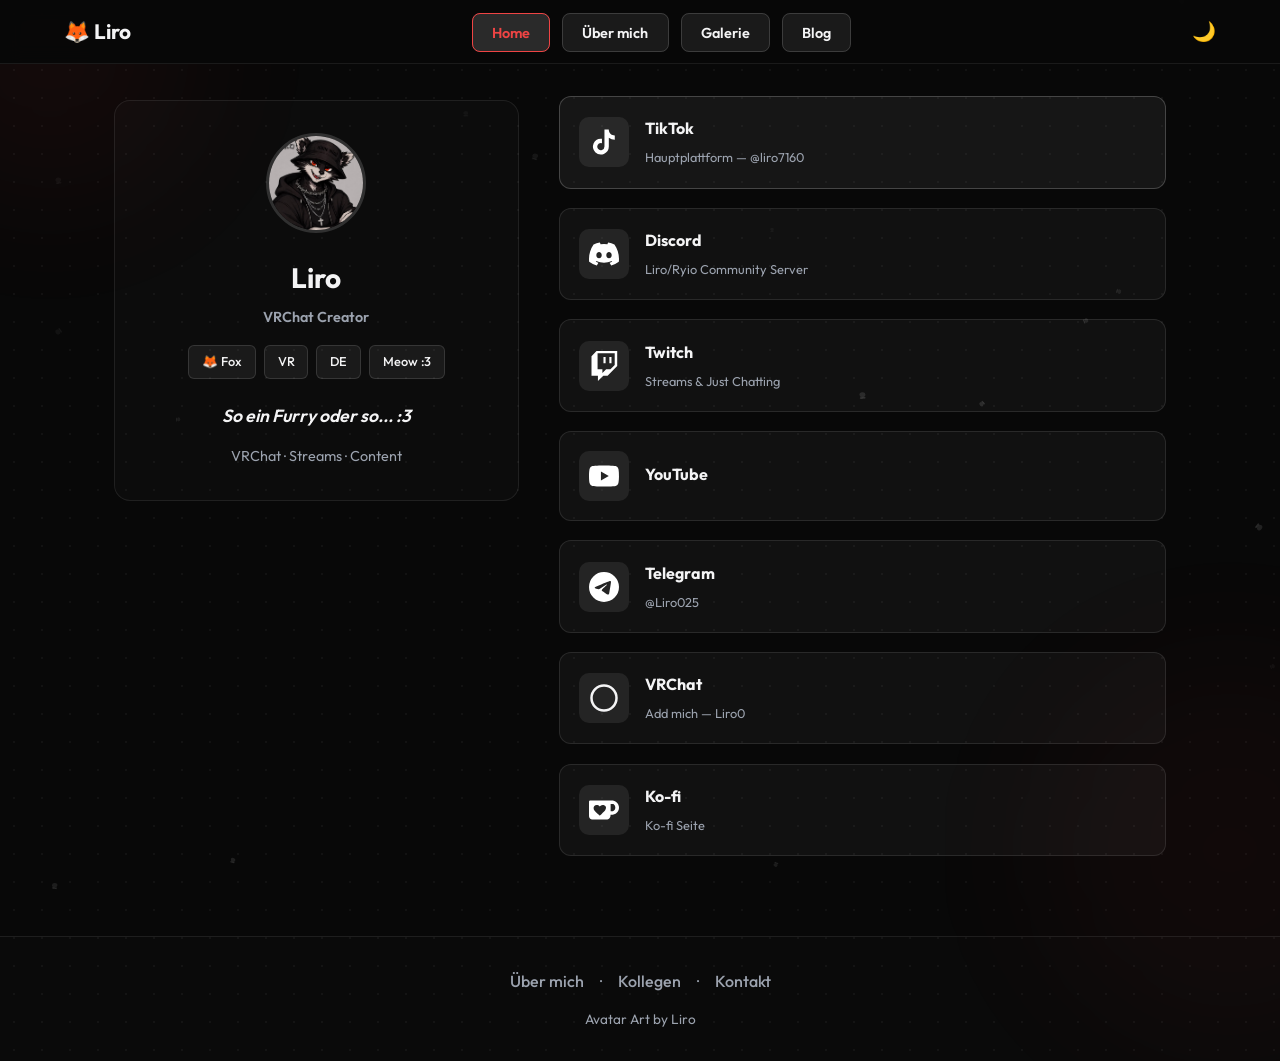
==== commit 9b2d2eaa: "Update index.html" ====
--- a/index.html
+++ b/index.html
@@ -56,7 +56,7 @@
         </div>
         <span class="link-card__arrow">→</span>
       </a>
-      <a href="https://discord.gg/zrtu6d7Em" target="_blank" rel="noopener noreferrer" class="link-card">
+      <a href="https://discord.com/invite/FnrmxadcVp" target="_blank" rel="noopener noreferrer" class="link-card">
         <div class="link-card__icon"><img src="icons/discord.svg" alt="Discord"></div>
         <div class="link-card__content">
           <span class="link-card__label"><!--LIRO:link-discord-label-->Discord<!--/LIRO:link-discord-label--></span>
--- a/styles.css
+++ b/styles.css
@@ -18,6 +18,74 @@
   --radius: 16px;
 }
 
+/* ===== LIGHT MODE ===== */
+[data-theme="light"] {
+  --bg: #f5f5f5;
+  --surface: rgba(0, 0, 0, 0.04);
+  --surface-hover: rgba(0, 0, 0, 0.07);
+  --border: rgba(0, 0, 0, 0.1);
+  --text: #111111;
+  --text-muted: #6b7280;
+  --accent: #ef4444;
+  --accent-glow: rgba(239, 68, 68, 0.2);
+}
+
+[data-theme="light"] body {
+  background-image: radial-gradient(rgba(0, 0, 0, 0.06) 1px, transparent 1px);
+}
+
+[data-theme="light"] .nav {
+  background: rgba(245, 245, 245, 0.95);
+}
+
+[data-theme="light"] .nav__link {
+  background: rgba(0, 0, 0, 0.06);
+  border-color: rgba(0, 0, 0, 0.12);
+  color: var(--text);
+}
+
+[data-theme="light"] .nav__link:hover,
+[data-theme="light"] .nav__link.active {
+  background: rgba(0, 0, 0, 0.1);
+}
+
+[data-theme="light"] .link-card {
+  background: rgba(0, 0, 0, 0.04);
+  border-color: rgba(0, 0, 0, 0.1);
+}
+
+[data-theme="light"] .link-card:hover {
+  background: rgba(0, 0, 0, 0.07);
+}
+
+[data-theme="light"] .link-card__icon {
+  background: rgba(0, 0, 0, 0.06);
+}
+
+[data-theme="light"] .profile-section {
+  background: rgba(0, 0, 0, 0.02);
+}
+
+[data-theme="light"] .tag {
+  background: rgba(0, 0, 0, 0.06);
+  border-color: rgba(0, 0, 0, 0.1);
+}
+
+[data-theme="light"] .modal__panel {
+  background: #ffffff;
+}
+
+[data-theme="light"] .footer {
+  background: rgba(0, 0, 0, 0.02);
+}
+
+[data-theme="light"] .bg-glow--1,
+[data-theme="light"] .bg-glow--2 {
+  opacity: 0.15;
+}
+
+/* ======================== */
+
 html {
   font-size: 16px;
   -webkit-font-smoothing: antialiased;
@@ -35,7 +103,6 @@
   overflow-x: hidden;
 }
 
-/* Particles & Background */
 .particles {
   position: fixed;
   inset: 0;
@@ -94,7 +161,6 @@
   z-index: -1;
 }
 
-/* Navigation */
 .nav {
   position: sticky;
   top: 0;
@@ -170,7 +236,6 @@
   cursor: pointer;
 }
 
-/* Main Content */
 .main-content {
   max-width: 1100px;
   margin: 0 auto;
@@ -197,9 +262,7 @@
   height: fit-content;
 }
 
-.avatar-wrap {
-  margin-bottom: 1.5rem;
-}
+.avatar-wrap { margin-bottom: 1.5rem; }
 
 .avatar {
   width: 100px;
@@ -210,18 +273,8 @@
   object-fit: cover;
 }
 
-.name {
-  font-size: 1.75rem;
-  font-weight: 700;
-  margin-bottom: 0.5rem;
-}
-
-.badge {
-  font-size: 0.9rem;
-  color: var(--text-muted);
-  margin-bottom: 1rem;
-  font-weight: 600;
-}
+.name { font-size: 1.75rem; font-weight: 700; margin-bottom: 0.5rem; }
+.badge { font-size: 0.9rem; color: var(--text-muted); margin-bottom: 1rem; font-weight: 600; }
 
 .tags {
   display: flex;
@@ -240,21 +293,9 @@
   font-weight: 500;
 }
 
-.catchphrase {
-  font-size: 1.1rem;
-  font-weight: 600;
-  margin-bottom: 1rem;
-  color: var(--text);
-  font-style: italic;
-}
-
-.bio {
-  font-size: 0.9rem;
-  color: var(--text-muted);
-  line-height: 1.6;
-}
-
-/* Links Section */
+.catchphrase { font-size: 1.1rem; font-weight: 600; margin-bottom: 1rem; color: var(--text); font-style: italic; }
+.bio { font-size: 0.9rem; color: var(--text-muted); line-height: 1.6; }
+
 .links-section {
   display: flex;
   flex-direction: column;
@@ -285,46 +326,15 @@
   box-shadow: 0 8px 24px rgba(0, 0, 0, 0.3);
 }
 
-.link-card.featured {
-  border-color: rgba(255, 255, 255, 0.2);
-  background: rgba(255, 255, 255, 0.06);
-}
-
-/* Glowing borders for each brand */
-.link-card:nth-child(1):hover {
-  border-color: rgba(255, 0, 127, 0.6);
-  box-shadow: 0 0 20px rgba(255, 0, 127, 0.3), 0 8px 24px rgba(0, 0, 0, 0.3);
-}
-
-.link-card:nth-child(2):hover {
-  border-color: rgba(88, 101, 242, 0.6);
-  box-shadow: 0 0 20px rgba(88, 101, 242, 0.3), 0 8px 24px rgba(0, 0, 0, 0.3);
-}
-
-.link-card:nth-child(3):hover {
-  border-color: rgba(145, 70, 255, 0.6);
-  box-shadow: 0 0 20px rgba(145, 70, 255, 0.3), 0 8px 24px rgba(0, 0, 0, 0.3);
-}
-
-.link-card:nth-child(4):hover {
-  border-color: rgba(255, 0, 0, 0.6);
-  box-shadow: 0 0 20px rgba(255, 0, 0, 0.3), 0 8px 24px rgba(0, 0, 0, 0.3);
-}
-
-.link-card:nth-child(5):hover {
-  border-color: rgba(0, 136, 204, 0.6);
-  box-shadow: 0 0 20px rgba(0, 136, 204, 0.3), 0 8px 24px rgba(0, 0, 0, 0.3);
-}
-
-.link-card:nth-child(6):hover {
-  border-color: rgba(31, 105, 255, 0.6);
-  box-shadow: 0 0 20px rgba(31, 105, 255, 0.3), 0 8px 24px rgba(0, 0, 0, 0.3);
-}
-
-.link-card:nth-child(7):hover {
-  border-color: rgba(255, 159, 64, 0.6);
-  box-shadow: 0 0 20px rgba(255, 159, 64, 0.3), 0 8px 24px rgba(0, 0, 0, 0.3);
-}
+.link-card.featured { border-color: rgba(255, 255, 255, 0.2); background: rgba(255, 255, 255, 0.06); }
+
+.link-card:nth-child(1):hover { border-color: rgba(255, 0, 127, 0.6); box-shadow: 0 0 20px rgba(255, 0, 127, 0.3), 0 8px 24px rgba(0, 0, 0, 0.3); }
+.link-card:nth-child(2):hover { border-color: rgba(88, 101, 242, 0.6); box-shadow: 0 0 20px rgba(88, 101, 242, 0.3), 0 8px 24px rgba(0, 0, 0, 0.3); }
+.link-card:nth-child(3):hover { border-color: rgba(145, 70, 255, 0.6); box-shadow: 0 0 20px rgba(145, 70, 255, 0.3), 0 8px 24px rgba(0, 0, 0, 0.3); }
+.link-card:nth-child(4):hover { border-color: rgba(255, 0, 0, 0.6); box-shadow: 0 0 20px rgba(255, 0, 0, 0.3), 0 8px 24px rgba(0, 0, 0, 0.3); }
+.link-card:nth-child(5):hover { border-color: rgba(0, 136, 204, 0.6); box-shadow: 0 0 20px rgba(0, 136, 204, 0.3), 0 8px 24px rgba(0, 0, 0, 0.3); }
+.link-card:nth-child(6):hover { border-color: rgba(31, 105, 255, 0.6); box-shadow: 0 0 20px rgba(31, 105, 255, 0.3), 0 8px 24px rgba(0, 0, 0, 0.3); }
+.link-card:nth-child(7):hover { border-color: rgba(255, 159, 64, 0.6); box-shadow: 0 0 20px rgba(255, 159, 64, 0.3), 0 8px 24px rgba(0, 0, 0, 0.3); }
 
 .link-card__icon {
   width: 50px;
@@ -338,85 +348,24 @@
   transition: all 0.3s;
 }
 
-.link-card__icon img {
-  width: 30px;
-  height: 30px;
-  transition: transform 0.3s;
-}
-
-.link-card:hover .link-card__icon {
-  transform: translateY(-4px) rotate(8deg);
-}
-
-.link-card:hover .link-card__icon img {
-  transform: scale(1.15) rotate(-8deg);
-}
-
-/* Brand Colors für Icons */
-.link-card:nth-child(1):hover .link-card__icon {
-  background: rgba(255, 0, 127, 0.2);
-  box-shadow: 0 0 15px rgba(255, 0, 127, 0.4);
-}
-
-.link-card:nth-child(2):hover .link-card__icon {
-  background: rgba(88, 101, 242, 0.2);
-  box-shadow: 0 0 15px rgba(88, 101, 242, 0.4);
-}
-
-.link-card:nth-child(3):hover .link-card__icon {
-  background: rgba(145, 70, 255, 0.2);
-  box-shadow: 0 0 15px rgba(145, 70, 255, 0.4);
-}
-
-.link-card:nth-child(4):hover .link-card__icon {
-  background: rgba(255, 0, 0, 0.2);
-  box-shadow: 0 0 15px rgba(255, 0, 0, 0.4);
-}
-
-.link-card:nth-child(5):hover .link-card__icon {
-  background: rgba(0, 136, 204, 0.2);
-  box-shadow: 0 0 15px rgba(0, 136, 204, 0.4);
-}
-
-.link-card:nth-child(6):hover .link-card__icon {
-  background: rgba(31, 105, 255, 0.2);
-  box-shadow: 0 0 15px rgba(31, 105, 255, 0.4);
-}
-
-.link-card:nth-child(7):hover .link-card__icon {
-  background: rgba(255, 159, 64, 0.2);
-  box-shadow: 0 0 15px rgba(255, 159, 64, 0.4);
-}
-
-.link-card__content {
-  flex: 1;
-  text-align: left;
-}
-
-.link-card__label {
-  font-weight: 700;
-  font-size: 1rem;
-  display: block;
-  margin-bottom: 0.25rem;
-}
-
-.link-card__hint {
-  font-size: 0.8rem;
-  color: var(--text-muted);
-}
-
-.link-card__arrow {
-  font-size: 1.2rem;
-  opacity: 0;
-  transition: opacity 0.3s, transform 0.3s;
-}
-
-.link-card:hover .link-card__arrow {
-  opacity: 1;
-  transform: translateX(4px);
-}
-
-/* Modals */
+.link-card__icon img { width: 30px; height: 30px; transition: transform 0.3s; }
+.link-card:hover .link-card__icon { transform: translateY(-4px) rotate(8deg); }
+.link-card:hover .link-card__icon img { transform: scale(1.15) rotate(-8deg); }
+
+.link-card:nth-child(1):hover .link-card__icon { background: rgba(255, 0, 127, 0.2); box-shadow: 0 0 15px rgba(255, 0, 127, 0.4); }
+.link-card:nth-child(2):hover .link-card__icon { background: rgba(88, 101, 242, 0.2); box-shadow: 0 0 15px rgba(88, 101, 242, 0.4); }
+.link-card:nth-child(3):hover .link-card__icon { background: rgba(145, 70, 255, 0.2); box-shadow: 0 0 15px rgba(145, 70, 255, 0.4); }
+.link-card:nth-child(4):hover .link-card__icon { background: rgba(255, 0, 0, 0.2); box-shadow: 0 0 15px rgba(255, 0, 0, 0.4); }
+.link-card:nth-child(5):hover .link-card__icon { background: rgba(0, 136, 204, 0.2); box-shadow: 0 0 15px rgba(0, 136, 204, 0.4); }
+.link-card:nth-child(6):hover .link-card__icon { background: rgba(31, 105, 255, 0.2); box-shadow: 0 0 15px rgba(31, 105, 255, 0.4); }
+.link-card:nth-child(7):hover .link-card__icon { background: rgba(255, 159, 64, 0.2); box-shadow: 0 0 15px rgba(255, 159, 64, 0.4); }
+
+.link-card__content { flex: 1; text-align: left; }
+.link-card__label { font-weight: 700; font-size: 1rem; display: block; margin-bottom: 0.25rem; }
+.link-card__hint { font-size: 0.8rem; color: var(--text-muted); }
+.link-card__arrow { font-size: 1.2rem; opacity: 0; transition: opacity 0.3s, transform 0.3s; }
+.link-card:hover .link-card__arrow { opacity: 1; transform: translateX(4px); }
+
 .modal {
   position: fixed;
   inset: 0;
@@ -432,17 +381,8 @@
   transition: opacity 0.3s;
 }
 
-.modal:not([hidden]) {
-  display: flex;
-  opacity: 1;
-  pointer-events: auto;
-}
-
-.modal__backdrop {
-  position: absolute;
-  inset: 0;
-  cursor: pointer;
-}
+.modal:not([hidden]) { display: flex; opacity: 1; pointer-events: auto; }
+.modal__backdrop { position: absolute; inset: 0; cursor: pointer; }
 
 .modal__panel {
   position: relative;
@@ -457,14 +397,8 @@
 }
 
 @keyframes slideUp {
-  from {
-    opacity: 0;
-    transform: translateY(20px);
-  }
-  to {
-    opacity: 1;
-    transform: translateY(0);
-  }
+  from { opacity: 0; transform: translateY(20px); }
+  to { opacity: 1; transform: translateY(0); }
 }
 
 .modal__close {
@@ -478,37 +412,13 @@
   cursor: pointer;
   transition: color 0.3s;
 }
-
-.modal__close:hover {
-  color: var(--accent);
-}
-
-.modal__title {
-  font-size: 1.5rem;
-  margin-bottom: 1rem;
-  color: var(--text);
-}
-
-.collab-list {
-  list-style: none;
-  display: flex;
-  flex-direction: column;
-  gap: 0.75rem;
-}
-
-.collab-list a {
-  padding: 0.75rem;
-  background: rgba(255, 255, 255, 0.06);
-  border-radius: 8px;
-  text-decoration: none;
-  transition: all 0.3s;
-}
-
-.collab-list a:hover {
-  background: rgba(255, 255, 255, 0.12);
-}
-
-/* Footer */
+.modal__close:hover { color: var(--accent); }
+.modal__title { font-size: 1.5rem; margin-bottom: 1rem; color: var(--text); }
+
+.collab-list { list-style: none; display: flex; flex-direction: column; gap: 0.75rem; }
+.collab-list a { padding: 0.75rem; background: rgba(255, 255, 255, 0.06); border-radius: 8px; text-decoration: none; transition: all 0.3s; }
+.collab-list a:hover { background: rgba(255, 255, 255, 0.12); }
+
 .footer {
   margin-top: 3rem;
   padding: 2rem 1.5rem;
@@ -519,195 +429,33 @@
   z-index: 1;
 }
 
-.footer-nav {
-  display: flex;
-  justify-content: center;
-  gap: 1rem;
-  margin-bottom: 1rem;
-  flex-wrap: wrap;
-}
-
-.footer-nav__link {
-  background: none;
-  border: none;
-  color: var(--text-muted);
-  cursor: pointer;
-  text-decoration: none;
-  transition: color 0.3s;
-  font-weight: 500;
-}
-
-.footer-nav__link:hover {
-  color: var(--accent);
-}
-
-.footer-nav__sep {
-  color: var(--text-muted);
-}
-
-.footer__credit {
-  font-size: 0.85rem;
-  color: var(--text-muted);
-}
-
-/* Gallery Styles */
-#lightbox {
-  position: fixed;
-  top: 0;
-  left: 0;
-  right: 0;
-  bottom: 0;
-  background: rgba(0, 0, 0, 0.95);
-  z-index: 300;
-  display: flex;
-  align-items: center;
-  justify-content: center;
-  opacity: 0;
-  pointer-events: none;
-  transition: opacity 0.3s ease;
-  padding: 1rem;
-  overflow-y: auto;
-}
-
-#lightbox:not([hidden]) {
-  opacity: 1;
-  pointer-events: auto;
-}
-
-#lightbox .modal__backdrop {
-  position: absolute;
-  inset: 0;
-  cursor: pointer;
-}
-
-#lightbox .modal__panel {
-  position: relative;
-  z-index: 10;
-  max-width: 90vw;
-  max-height: 90vh;
-  background: var(--bg);
-  border: 1px solid var(--border);
-  border-radius: 16px;
-  padding: 2rem;
-  animation: scaleInImage 0.4s cubic-bezier(0.34, 1.56, 0.64, 1);
-}
-
-@keyframes scaleInImage {
-  from {
-    transform: scale(0.8);
-    opacity: 0;
-  }
-  to {
-    transform: scale(1);
-    opacity: 1;
-  }
-}
-
-#lightbox-img {
-  max-width: 100%;
-  max-height: 70vh;
-  object-fit: contain;
-  border-radius: 12px;
-  display: block;
-  margin: 0 auto 1.5rem;
-  animation: fadeInImage 0.5s ease;
-}
-
-@keyframes fadeInImage {
-  from { opacity: 0; }
-  to { opacity: 1; }
-}
-
-#lightbox-caption {
-  text-align: center;
-  animation: slideUpCaption 0.6s ease;
-}
-
-@keyframes slideUpCaption {
-  from {
-    opacity: 0;
-    transform: translateY(20px);
-  }
-  to {
-    opacity: 1;
-    transform: translateY(0);
-  }
-}
-
-#lightbox-title {
-  margin-bottom: 0.5rem;
-  font-size: 1.3rem;
-  font-weight: 700;
-  color: var(--text);
-}
-
-#lightbox-text {
-  color: var(--text-muted);
-  line-height: 1.6;
-  font-size: 0.95rem;
-}
-
-#lightbox-close {
-  position: absolute;
-  top: 1.5rem;
-  right: 1.5rem;
-  background: rgba(0, 0, 0, 0.5);
-  border: none;
-  color: white;
-  font-size: 1.75rem;
-  cursor: pointer;
-  width: 50px;
-  height: 50px;
-  border-radius: 50%;
-  display: flex;
-  align-items: center;
-  justify-content: center;
-  transition: all 0.3s;
-  z-index: 20;
-  padding: 0;
-}
-
-#lightbox-close:hover {
-  background: var(--accent);
-  transform: scale(1.1) rotate(90deg);
-}
-
-/* Gallery Grid */
+.footer-nav { display: flex; justify-content: center; gap: 1rem; margin-bottom: 1rem; flex-wrap: wrap; }
+.footer-nav__link { background: none; border: none; color: var(--text-muted); cursor: pointer; text-decoration: none; transition: color 0.3s; font-weight: 500; font-family: inherit; font-size: 1rem; }
+.footer-nav__link:hover { color: var(--accent); }
+.footer-nav__sep { color: var(--text-muted); }
+.footer__credit { font-size: 0.85rem; color: var(--text-muted); }
+
 .gallery-grid {
   display: grid;
-  grid-template-columns: repeat(auto-fill, minmax(250px, 1fr));
+  grid-template-columns: repeat(auto-fill, minmax(280px, 1fr));
   gap: 1.5rem;
   margin-bottom: 3rem;
 }
 
 .gallery-item {
   position: relative;
-  aspect-ratio: 4/3;
   border-radius: 12px;
   overflow: hidden;
+  cursor: pointer;
   border: 1px solid var(--border);
-  cursor: pointer;
-  transition: all 0.3s ease;
-  background: var(--surface);
-}
-
-.gallery-item:hover {
-  transform: scale(1.05);
-  border-color: var(--accent);
-  box-shadow: 0 0 25px var(--accent-glow);
-}
-
-.gallery-item img {
-  width: 100%;
-  height: 100%;
-  object-fit: cover;
-  transition: transform 0.3s ease;
-  display: block;
-}
-
-.gallery-item:hover img {
-  transform: scale(1.1);
-}
+  transition: all 0.3s;
+  aspect-ratio: 1;
+  background: rgba(255, 255, 255, 0.02);
+}
+
+.gallery-item:hover { border-color: var(--accent); box-shadow: 0 0 20px rgba(239, 68, 68, 0.2); transform: translateY(-4px); }
+.gallery-item img { width: 100%; height: 100%; object-fit: cover; transition: transform 0.3s; }
+.gallery-item:hover img { transform: scale(1.08); }
 
 .gallery-item__caption {
   position: absolute;
@@ -715,41 +463,17 @@
   left: 0;
   right: 0;
   padding: 1rem;
-  background: linear-gradient(to top, rgba(8,8,8,0.95), rgba(8,8,8,0.7), transparent);
+  background: linear-gradient(to top, rgba(0,0,0,0.8), transparent);
   color: white;
-  opacity: 0;
-  transition: opacity 0.3s ease;
-}
-
-.gallery-item:hover .gallery-item__caption {
-  opacity: 1;
-}
-
-.gallery-item__title {
-  font-weight: 600;
-  font-size: 0.95rem;
-  margin: 0;
-}
-
-/* Pages */
-.page {
-  position: relative;
-  z-index: 1;
-  min-height: calc(100vh - 100px);
-  padding-top: 2rem;
-}
-
-.page--wide {
-  max-width: 1100px;
-  margin: 0 auto;
-  padding: 2rem 1.5rem;
-}
-
-.page__inner {
-  width: 100%;
-}
-
-/* ===== ABOUT HERO ===== */
+  transform: translateY(100%);
+  transition: transform 0.3s;
+}
+.gallery-item:hover .gallery-item__caption { transform: translateY(0); }
+.gallery-item__title { font-size: 1rem; font-weight: 600; margin: 0; }
+
+.page { position: relative; z-index: 1; min-height: calc(100vh - 100px); padding-top: 2rem; }
+.page--wide { max-width: 1100px; margin: 0 auto; padding: 2rem 1.5rem; }
+
 .about-hero {
   text-align: center;
   margin-bottom: 3rem;
@@ -758,7 +482,6 @@
   border: 1px solid var(--border);
   border-radius: 16px;
 }
-
 .about-hero__title {
   font-size: 2.5rem;
   font-weight: 700;
@@ -768,13 +491,8 @@
   -webkit-text-fill-color: transparent;
   background-clip: text;
 }
-
-.about-hero__subtitle {
-  font-size: 1.1rem;
-  color: var(--text-muted);
-}
-
-/* ===== ABOUT CONTENT ===== */
+.about-hero__subtitle { font-size: 1.1rem; color: var(--text-muted); }
+
 .about-content {
   display: grid;
   grid-template-columns: 1fr 1fr;
@@ -786,205 +504,27 @@
   border: 1px solid var(--border);
   border-radius: 16px;
 }
-
-.about-content__text {
-  color: var(--text-muted);
-  line-height: 1.8;
-  font-size: 1rem;
-}
-
-.about-content__text p {
-  margin-bottom: 1.5rem;
-}
-
-.about-content__text p:last-child {
-  margin-bottom: 0;
-}
-
-.about-content__img {
-  text-align: center;
-  display: flex;
-  justify-content: center;
-}
-
-.about-content__img img {
-  width: 100%;
-  max-width: 350px;
-  border-radius: 16px;
-  border: 2px solid rgba(239, 68, 68, 0.2);
-  box-shadow: 0 8px 32px rgba(239, 68, 68, 0.1);
-  transition: transform 0.3s;
-}
-
-.about-content__img img:hover {
-  transform: scale(1.05);
-}
-
-/* ===== ABOUT FACTS SECTION ===== */
-.ao-section {
-  padding: 2rem;
-  background: rgba(255, 255, 255, 0.02);
-  border: 1px solid var(--border);
-  border-radius: 16px;
-}
-
-.ao-section__title {
-  font-size: 1.5rem;
-  font-weight: 700;
-  margin-bottom: 2rem;
-  color: var(--text);
-}
-
-.ao-facts {
-  display: grid;
-  grid-template-columns: repeat(auto-fit, minmax(200px, 1fr));
-  gap: 1.5rem;
-}
-
-.ao-fact {
-  padding: 1.5rem;
-  background: rgba(255, 255, 255, 0.04);
-  border: 1px solid rgba(255, 255, 255, 0.08);
-  border-radius: 12px;
-  display: flex;
-  flex-direction: column;
-  gap: 0.5rem;
-  transition: all 0.3s;
-}
-
-.ao-fact:hover {
-  background: rgba(255, 255, 255, 0.08);
-  border-color: rgba(239, 68, 68, 0.3);
-}
-
-.ao-fact__label {
-  font-size: 0.85rem;
-  color: var(--accent);
-  font-weight: 600;
-  text-transform: uppercase;
-  letter-spacing: 0.05em;
-}
-
-.ao-fact__val {
-  font-size: 1.2rem;
-  font-weight: 700;
-  color: var(--text);
-}
-
-/* ===== GALLERY ===== */
-.gallery-grid {
-  display: grid;
-  grid-template-columns: repeat(auto-fill, minmax(280px, 1fr));
-  gap: 1.5rem;
-  margin-bottom: 3rem;
-}
-
-.gallery-item {
-  position: relative;
-  border-radius: 12px;
-  overflow: hidden;
-  cursor: pointer;
-  border: 1px solid var(--border);
-  transition: all 0.3s;
-  aspect-ratio: 1;
-  background: rgba(255, 255, 255, 0.02);
-}
-
-.gallery-item:hover {
-  border-color: var(--accent);
-  box-shadow: 0 0 20px rgba(239, 68, 68, 0.2);
-  transform: translateY(-4px);
-}
-
-.gallery-item img {
-  width: 100%;
-  height: 100%;
-  object-fit: cover;
-  transition: transform 0.3s;
-}
-
-.gallery-item:hover img {
-  transform: scale(1.08);
-}
-
-.gallery-item__caption {
-  position: absolute;
-  bottom: 0;
-  left: 0;
-  right: 0;
-  padding: 1rem;
-  background: linear-gradient(to top, rgba(0,0,0,0.8), transparent);
-  color: white;
-  transform: translateY(100%);
-  transition: transform 0.3s;
-}
-
-.gallery-item:hover .gallery-item__caption {
-  transform: translateY(0);
-}
-
-.gallery-item__title {
-  font-size: 1rem;
-  font-weight: 600;
-  margin: 0;
-}
-
-/* ===== LIGHTBOX ===== */
-#lightbox {
-  position: fixed;
-  inset: 0;
-  background: rgba(0, 0, 0, 0.9);
-  display: flex;
-  align-items: center;
-  justify-content: center;
-  z-index: 300;
-  padding: 1rem;
-}
-
-#lightbox[hidden] {
-  display: none;
-}
-
-#lightbox img {
-  max-width: 90vw;
-  max-height: 90vh;
-  border-radius: 16px;
-}
-
-/* ===== BLOG ===== */
-.blog-hero {
-  text-align: center;
-  margin-bottom: 3rem;
-  padding: 2rem;
-  background: rgba(255, 255, 255, 0.02);
-  border: 1px solid var(--border);
-  border-radius: 16px;
-}
-
-.blog-hero__title {
-  font-size: 2.5rem;
-  font-weight: 700;
-  margin-bottom: 0.5rem;
-  background: linear-gradient(135deg, var(--text), var(--accent));
-  -webkit-background-clip: text;
-  -webkit-text-fill-color: transparent;
-  background-clip: text;
-}
-
-.blog-hero__subtitle {
-  font-size: 1.1rem;
-  color: var(--text-muted);
-}
+.about-content__text { color: var(--text-muted); line-height: 1.8; font-size: 1rem; }
+.about-content__text p { margin-bottom: 1.5rem; }
+.about-content__text p:last-child { margin-bottom: 0; }
+
+.ao-section { margin-top: 3rem; padding: 2rem; background: rgba(255, 255, 255, 0.02); border: 1px solid var(--border); border-radius: 16px; }
+.ao-section__title { font-size: 1.25rem; font-weight: 700; margin-bottom: 1.5rem; color: var(--text); }
+.ao-facts { display: grid; grid-template-columns: repeat(auto-fit, minmax(200px, 1fr)); gap: 1.5rem; }
+.ao-fact { padding: 1.5rem; background: rgba(255, 255, 255, 0.04); border: 1px solid rgba(255, 255, 255, 0.08); border-radius: 12px; display: flex; flex-direction: column; gap: 0.5rem; transition: all 0.3s; }
+.ao-fact:hover { background: rgba(255, 255, 255, 0.08); border-color: rgba(239, 68, 68, 0.3); }
+.ao-fact__label { font-size: 0.85rem; color: var(--accent); font-weight: 600; text-transform: uppercase; letter-spacing: 0.05em; }
+.ao-fact__val { font-size: 1.2rem; font-weight: 700; color: var(--text); }
 
 .blog-grid {
   display: grid;
-  grid-template-columns: repeat(auto-fill, minmax(300px, 1fr));
+  grid-template-columns: repeat(auto-fill, minmax(320px, 1fr));
   gap: 2rem;
   margin-bottom: 3rem;
 }
 
 .blog-card {
-  background: rgba(255, 255, 255, 0.02);
+  background: var(--surface);
   border: 1px solid var(--border);
   border-radius: 12px;
   overflow: hidden;
@@ -993,88 +533,19 @@
   flex-direction: column;
   cursor: pointer;
 }
-
-.blog-card:hover {
-  transform: translateY(-6px);
-  border-color: var(--accent);
-  box-shadow: 0 8px 24px rgba(239, 68, 68, 0.15);
-}
-
-.blog-card__img {
-  width: 100%;
-  aspect-ratio: 16/9;
-  object-fit: cover;
-  display: block;
-  background: rgba(255, 255, 255, 0.04);
-  transition: transform 0.3s;
-}
-
-.blog-card:hover .blog-card__img {
-  transform: scale(1.05);
-}
-
-.blog-card__content {
-  padding: 1.5rem;
-  flex: 1;
-  display: flex;
-  flex-direction: column;
-}
-
-.blog-card__date {
-  font-size: 0.75rem;
-  color: var(--accent);
-  font-weight: 600;
-  text-transform: uppercase;
-  letter-spacing: 0.05em;
-  margin-bottom: 0.5rem;
-}
-
-.blog-card__title {
-  font-size: 1.1rem;
-  font-weight: 700;
-  margin-bottom: 0.75rem;
-  line-height: 1.4;
-  color: var(--text);
-}
-
-.blog-card__excerpt {
-  font-size: 0.9rem;
-  color: var(--text-muted);
-  line-height: 1.6;
-  flex: 1;
-  margin-bottom: 1rem;
-}
-
-.blog-card__btn {
-  display: inline-flex;
-  align-items: center;
-  gap: 0.5rem;
-  color: var(--accent);
-  text-decoration: none;
-  font-weight: 600;
-  font-size: 0.9rem;
-  transition: gap 0.3s;
-}
-
-.blog-card__btn:hover {
-  gap: 0.75rem;
-}
-
-.blog-empty {
-  text-align: center;
-  padding: 3rem 1rem;
-  color: var(--text-muted);
-  grid-column: 1 / -1;
-}
-
-/* ===== BLOG MODAL ===== */
+.blog-card:hover { transform: translateY(-8px); border-color: var(--accent); box-shadow: 0 10px 30px var(--accent-glow); }
+.blog-card__img { width: 100%; aspect-ratio: 16/9; object-fit: cover; display: block; background: var(--bg); }
+.blog-card__content { padding: 1.5rem; flex: 1; display: flex; flex-direction: column; }
+.blog-card__date { font-size: 0.75rem; color: var(--accent); font-weight: 600; text-transform: uppercase; margin-bottom: 0.5rem; }
+.blog-card__title { font-size: 1.1rem; font-weight: 700; margin-bottom: 0.75rem; line-height: 1.4; color: var(--text); }
+.blog-card__excerpt { font-size: 0.9rem; color: var(--text-muted); line-height: 1.6; flex: 1; }
+.blog-card__btn { display: inline-flex; align-items: center; gap: 0.5rem; color: var(--accent); text-decoration: none; font-weight: 600; font-size: 0.9rem; margin-top: 1rem; transition: gap 0.3s; }
+.blog-card__btn:hover { gap: 0.75rem; }
+
 .blog-modal {
   position: fixed;
-  top: 0;
-  left: 0;
-  right: 0;
-  bottom: 0;
-  background: rgba(0, 0, 0, 0.8);
+  top: 0; left: 0; right: 0; bottom: 0;
+  background: rgba(0,0,0,0.7);
   z-index: 200;
   display: flex;
   align-items: flex-start;
@@ -1085,322 +556,7 @@
   overflow-y: auto;
   padding: 2rem 1rem;
 }
-
-.blog-modal.is-open {
-  opacity: 1;
-  pointer-events: auto;
-}
-
-.blog-modal__content {
-  background: var(--bg);
-  border: 1px solid var(--border);
-  border-radius: 16px;
-  padding: 2.5rem;
-  max-width: 800px;
-  width: 100%;
-  margin: auto;
-  position: relative;
-  animation: slideUp 0.3s ease;
-}
-
-@keyframes slideUp {
-  from { transform: translateY(20px); opacity: 0; }
-  to { transform: translateY(0); opacity: 1; }
-}
-
-.blog-modal__close {
-  position: absolute;
-  top: 1.5rem;
-  right: 1.5rem;
-  background: none;
-  border: none;
-  color: var(--text-muted);
-  font-size: 1.5rem;
-  cursor: pointer;
-  transition: color 0.3s;
-  width: 32px;
-  height: 32px;
-  display: flex;
-  align-items: center;
-  justify-content: center;
-}
-
-.blog-modal__close:hover {
-  color: var(--accent);
-}
-
-.blog-post__title {
-  font-size: 2rem;
-  font-weight: 700;
-  margin-bottom: 0.75rem;
-  color: var(--text);
-}
-
-.blog-post__meta {
-  display: flex;
-  gap: 1rem;
-  margin-bottom: 2rem;
-  color: var(--accent);
-  font-size: 0.9rem;
-  font-weight: 600;
-}
-
-.blog-post__body {
-  line-height: 1.8;
-  color: var(--text-muted);
-}
-
-.blog-block {
-  margin-bottom: 2rem;
-}
-
-.blog-block--text p {
-  margin-bottom: 1rem;
-  color: var(--text-muted);
-  line-height: 1.8;
-}
-
-.blog-block--text p:last-child {
-  margin-bottom: 0;
-}
-
-.blog-block--heading h3 {
-  font-size: 1.5rem;
-  font-weight: 700;
-  color: var(--text);
-  margin-bottom: 1rem;
-}
-
-.blog-block--image {
-  margin: 2rem 0;
-}
-
-.blog-block--image__img {
-  border-radius: 12px;
-  border: 1px solid var(--border);
-  overflow: hidden;
-}
-
-.blog-block--image__img img {
-  width: 100%;
-  height: auto;
-  display: block;
-}
-
-/* ===== MOBILE RESPONSIVE ===== */
-@media (max-width: 768px) {
-  .page--wide {
-    padding: 1.5rem 1rem;
-  }
-
-  .about-hero {
-    padding: 1.5rem;
-    margin-bottom: 2rem;
-  }
-
-  .about-hero__title {
-    font-size: 1.75rem;
-  }
-
-  .about-content {
-    grid-template-columns: 1fr;
-    gap: 2rem;
-    padding: 1.5rem;
-    margin-bottom: 2rem;
-  }
-
-  .about-content__img {
-    margin-top: 1rem;
-  }
-
-  .about-content__img img {
-    max-width: 300px;
-  }
-
-  .ao-section {
-    padding: 1.5rem;
-  }
-
-  .ao-facts {
-    grid-template-columns: repeat(2, 1fr);
-    gap: 1rem;
-  }
-
-  .ao-fact {
-    padding: 1rem;
-  }
-
-  .gallery-grid {
-    grid-template-columns: repeat(auto-fill, minmax(200px, 1fr));
-    gap: 1rem;
-  }
-
-  .blog-hero {
-    padding: 1.5rem;
-    margin-bottom: 2rem;
-  }
-
-  .blog-hero__title {
-    font-size: 1.75rem;
-  }
-
-  .blog-grid {
-    grid-template-columns: 1fr;
-    gap: 1.5rem;
-  }
-
-  .blog-modal__content {
-    padding: 1.5rem;
-  }
-
-  .blog-post__title {
-    font-size: 1.5rem;
-  }
-}
-
-.ao-section {
-  margin-top: 3rem;
-  padding-top: 2rem;
-  border-top: 1px solid var(--border);
-}
-
-.ao-section__title {
-  font-size: 1.25rem;
-  font-weight: 700;
-  margin-bottom: 1.5rem;
-  color: var(--text);
-}
-
-.ao-facts {
-  display: grid;
-  grid-template-columns: repeat(2, 1fr);
-  gap: 1rem;
-}
-
-.ao-fact {
-  background: var(--surface);
-  padding: 1rem;
-  border-radius: 12px;
-  border: 1px solid var(--border);
-}
-
-.ao-fact__label {
-  font-size: 0.75rem;
-  color: var(--text-muted);
-  text-transform: uppercase;
-  font-weight: 600;
-  margin-bottom: 0.5rem;
-  display: block;
-}
-
-.ao-fact__val {
-  font-size: 1rem;
-  font-weight: 600;
-  color: var(--text);
-}
-
-/* Blog Styles */
-.blog-grid {
-  display: grid;
-  grid-template-columns: repeat(auto-fill, minmax(320px, 1fr));
-  gap: 2rem;
-  margin-bottom: 3rem;
-}
-
-.blog-card {
-  background: var(--surface);
-  border: 1px solid var(--border);
-  border-radius: 12px;
-  overflow: hidden;
-  transition: all 0.3s;
-  display: flex;
-  flex-direction: column;
-  cursor: pointer;
-}
-
-.blog-card:hover {
-  transform: translateY(-8px);
-  border-color: var(--accent);
-  box-shadow: 0 10px 30px var(--accent-glow);
-}
-
-.blog-card__img {
-  width: 100%;
-  aspect-ratio: 16/9;
-  object-fit: cover;
-  display: block;
-  background: var(--bg);
-}
-
-.blog-card__content {
-  padding: 1.5rem;
-  flex: 1;
-  display: flex;
-  flex-direction: column;
-}
-
-.blog-card__date {
-  font-size: 0.75rem;
-  color: var(--accent);
-  font-weight: 600;
-  text-transform: uppercase;
-  margin-bottom: 0.5rem;
-}
-
-.blog-card__title {
-  font-size: 1.1rem;
-  font-weight: 700;
-  margin-bottom: 0.75rem;
-  line-height: 1.4;
-  color: var(--text);
-}
-
-.blog-card__excerpt {
-  font-size: 0.9rem;
-  color: var(--text-muted);
-  line-height: 1.6;
-  flex: 1;
-}
-
-.blog-card__btn {
-  display: inline-flex;
-  align-items: center;
-  gap: 0.5rem;
-  color: var(--accent);
-  text-decoration: none;
-  font-weight: 600;
-  font-size: 0.9rem;
-  margin-top: 1rem;
-  transition: gap 0.3s;
-}
-
-.blog-card__btn:hover {
-  gap: 0.75rem;
-}
-
-.blog-modal {
-  position: fixed;
-  top: 0;
-  left: 0;
-  right: 0;
-  bottom: 0;
-  background: rgba(0,0,0,0.7);
-  z-index: 200;
-  display: flex;
-  align-items: flex-start;
-  justify-content: center;
-  opacity: 0;
-  pointer-events: none;
-  transition: opacity 0.3s;
-  overflow-y: auto;
-  padding: 2rem 1rem;
-}
-
-.blog-modal.is-open {
-  opacity: 1;
-  pointer-events: auto;
-}
-
+.blog-modal.is-open { opacity: 1; pointer-events: auto; }
 .blog-modal__content {
   background: var(--bg);
   border: 1px solid var(--border);
@@ -1412,99 +568,13 @@
   position: relative;
   animation: slideDown 0.3s ease;
 }
-
-@keyframes slideDown {
-  from { transform: translateY(-50px); opacity: 0; }
-  to { transform: translateY(0); opacity: 1; }
-}
-
-.blog-modal__close {
-  position: absolute;
-  top: 1.5rem;
-  right: 1.5rem;
-  background: none;
-  border: none;
-  color: var(--text-muted);
-  font-size: 1.5rem;
-  cursor: pointer;
-  transition: color 0.3s;
-}
-
-.blog-modal__close:hover {
-  color: var(--accent);
-}
-
-.blog-post__title {
-  font-size: 2.5rem;
-  font-weight: 700;
-  margin-bottom: 0.5rem;
-  color: var(--text);
-}
-
-.blog-post__meta {
-  display: flex;
-  gap: 1rem;
-  margin-bottom: 2rem;
-  color: var(--text-muted);
-  font-size: 0.9rem;
-}
-
-.blog-post__body {
-  line-height: 1.8;
-  color: var(--text-muted);
-}
-
-.blog-block {
-  margin-bottom: 2rem;
-}
-
-.blog-block--text p {
-  margin-bottom: 1rem;
-  line-height: 1.8;
-}
-
-.blog-block--heading h3 {
-  font-size: 1.8rem;
-  font-weight: 700;
-  color: var(--text);
-}
-
-.blog-block--image {
-  margin: 2rem 0;
-}
-
-.blog-block--image.position-left {
-  display: grid;
-  grid-template-columns: 1fr 1fr;
-  gap: 2rem;
-  align-items: center;
-}
-
-.blog-block--image.position-right {
-  display: grid;
-  grid-template-columns: 1fr 1fr;
-  gap: 2rem;
-  align-items: center;
-}
-
-.blog-block--image.position-right .blog-block--image__img {
-  order: 2;
-}
-
-.blog-block--image__img {
-  width: 100%;
-  border-radius: 12px;
-  border: 1px solid var(--border);
-  overflow: hidden;
-}
-
-.blog-block--image__img img {
-  width: 100%;
-  height: auto;
-  display: block;
-}
-
-/* Mobile */
+@keyframes slideDown { from { transform: translateY(-50px); opacity: 0; } to { transform: translateY(0); opacity: 1; } }
+.blog-modal__close { position: absolute; top: 1.5rem; right: 1.5rem; background: none; border: none; color: var(--text-muted); font-size: 1.5rem; cursor: pointer; transition: color 0.3s; }
+.blog-modal__close:hover { color: var(--accent); }
+.blog-post__title { font-size: 2.5rem; font-weight: 700; margin-bottom: 0.5rem; color: var(--text); }
+.blog-post__meta { display: flex; gap: 1rem; margin-bottom: 2rem; color: var(--text-muted); font-size: 0.9rem; }
+.blog-post__body { line-height: 1.8; color: var(--text-muted); }
+
 @media (max-width: 768px) {
   .nav__links {
     position: fixed;
@@ -1518,47 +588,14 @@
     display: none;
     z-index: 99;
   }
-
-  .nav__links.active {
-    display: flex;
-  }
-
-  .nav__toggle {
-    display: block;
-  }
-
-  .main-content {
-    grid-template-columns: 1fr;
-    padding: 2rem 1rem;
-    gap: 2rem;
-  }
-
-  .profile-section {
-    position: static;
-  }
-
-  .about-content {
-    grid-template-columns: 1fr;
-  }
-
-  .ao-facts {
-    grid-template-columns: 1fr;
-  }
-
-  .blog-block--image.position-left,
-  .blog-block--image.position-right {
-    grid-template-columns: 1fr;
-  }
-
-  .blog-block--image.position-right .blog-block--image__img {
-    order: unset;
-  }
-
-  .blog-modal__content {
-    padding: 2rem 1.5rem;
-  }
-
-  .blog-post__title {
-    font-size: 1.5rem;
-  }
-}
+  .nav__links.active { display: flex; }
+  .nav__toggle { display: block; }
+  .main-content { grid-template-columns: 1fr; padding: 2rem 1rem; gap: 2rem; }
+  .profile-section { position: static; }
+  .about-content { grid-template-columns: 1fr; }
+  .ao-facts { grid-template-columns: 1fr; }
+  .blog-grid { grid-template-columns: 1fr; gap: 1.5rem; }
+  .blog-modal__content { padding: 2rem 1.5rem; }
+  .blog-post__title { font-size: 1.5rem; }
+  .page--wide { padding: 1.5rem 1rem; }
+}
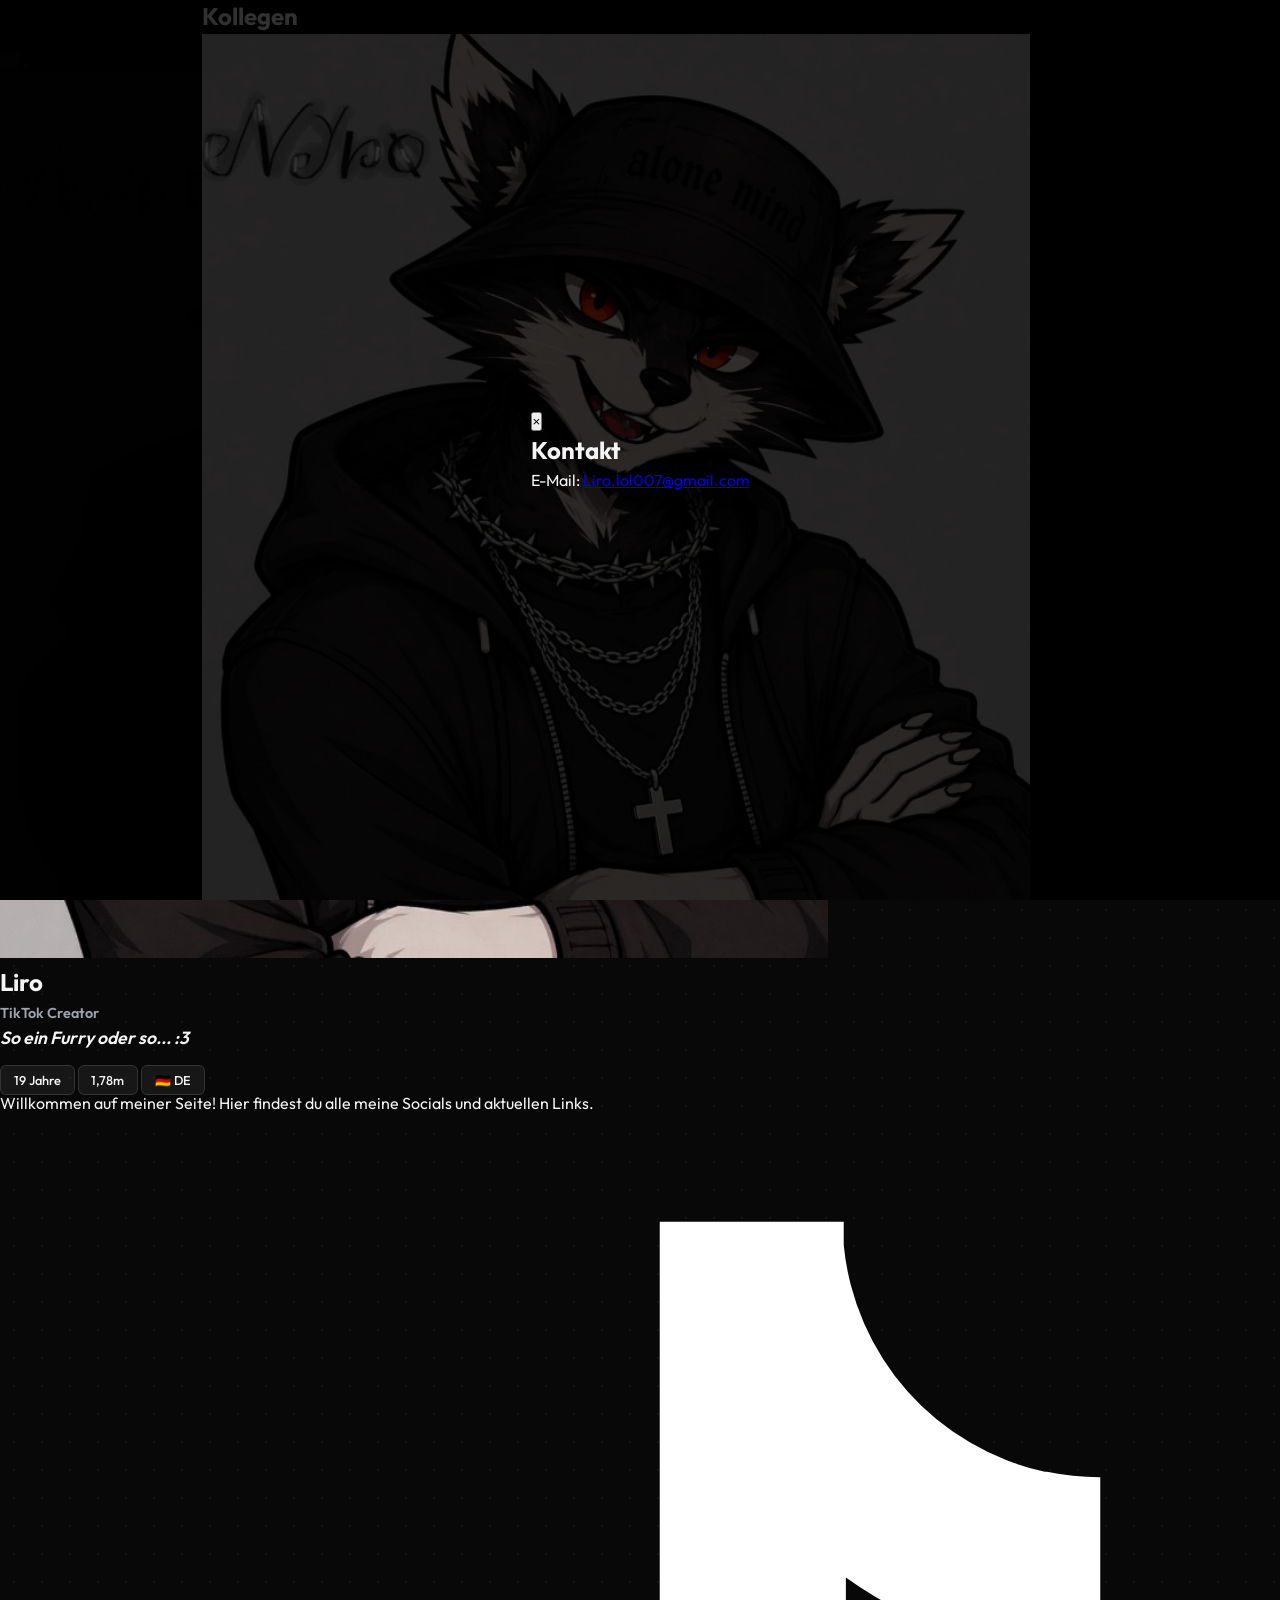
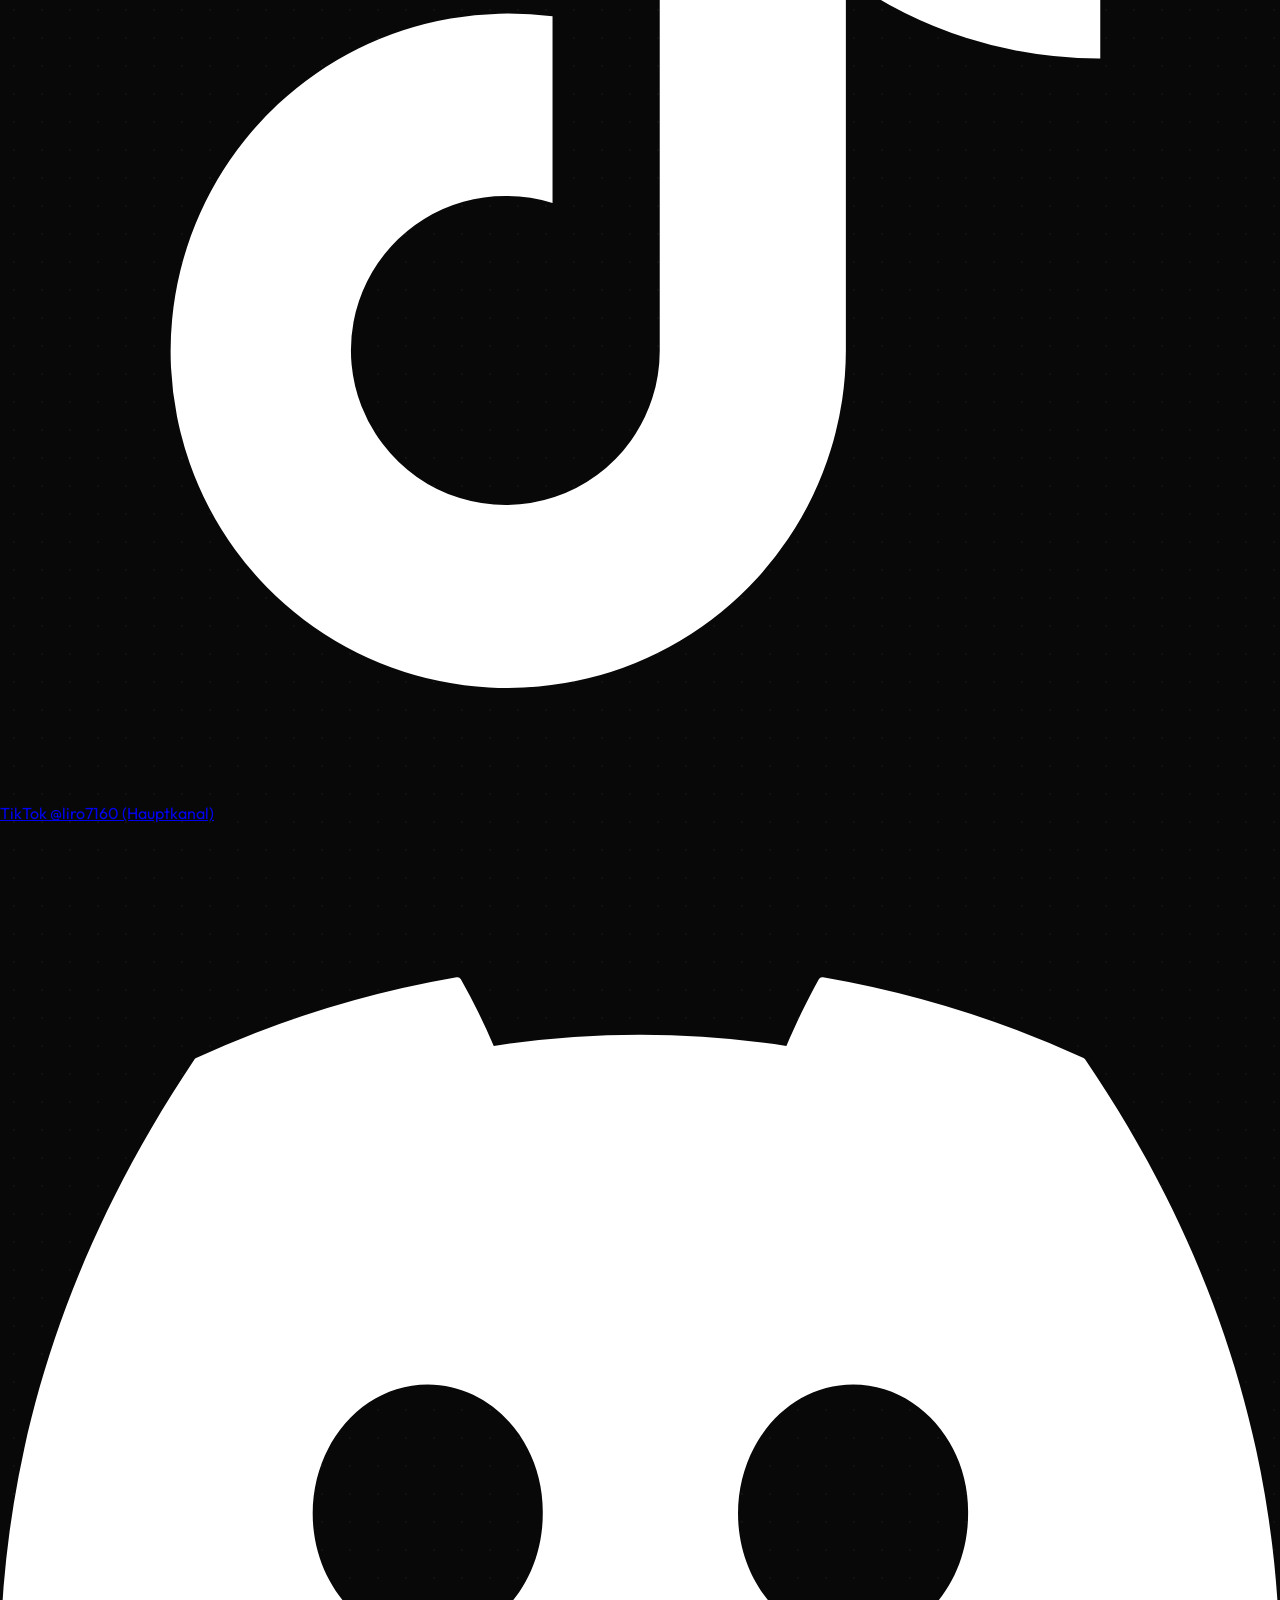
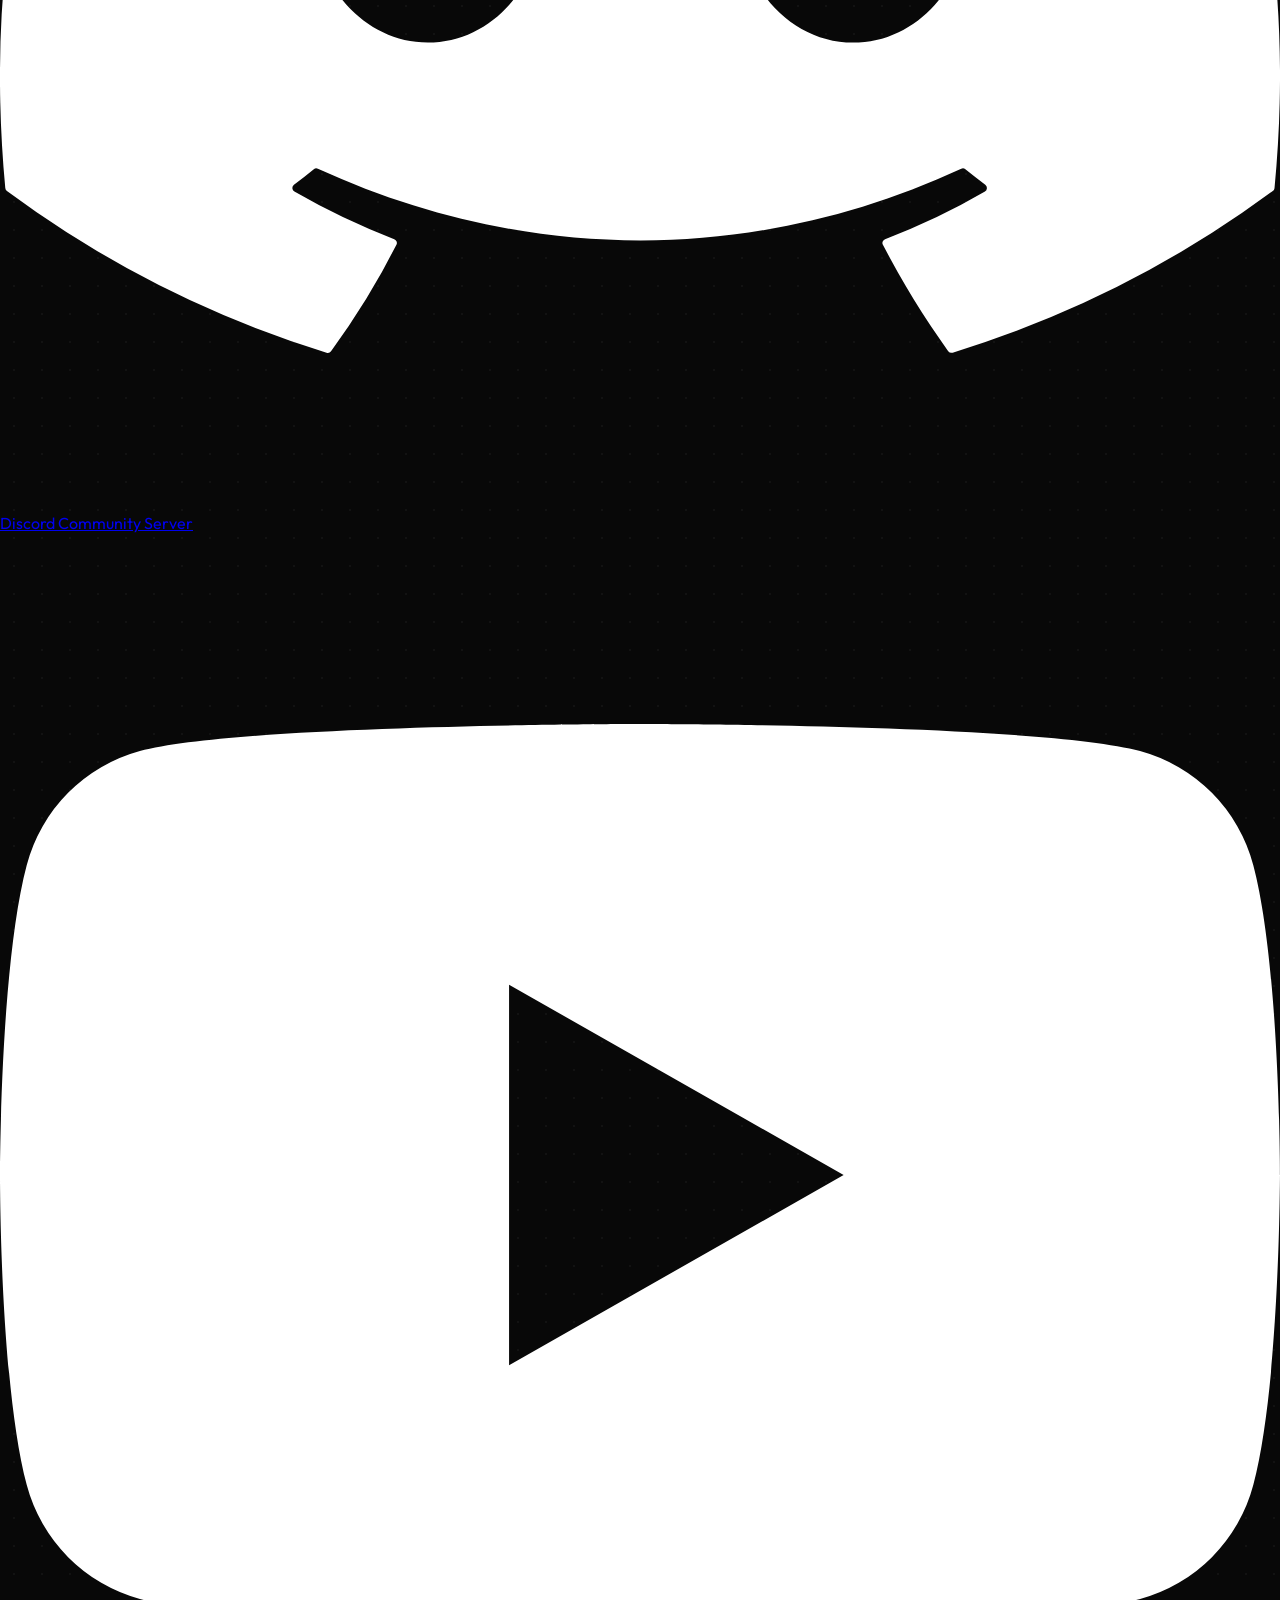
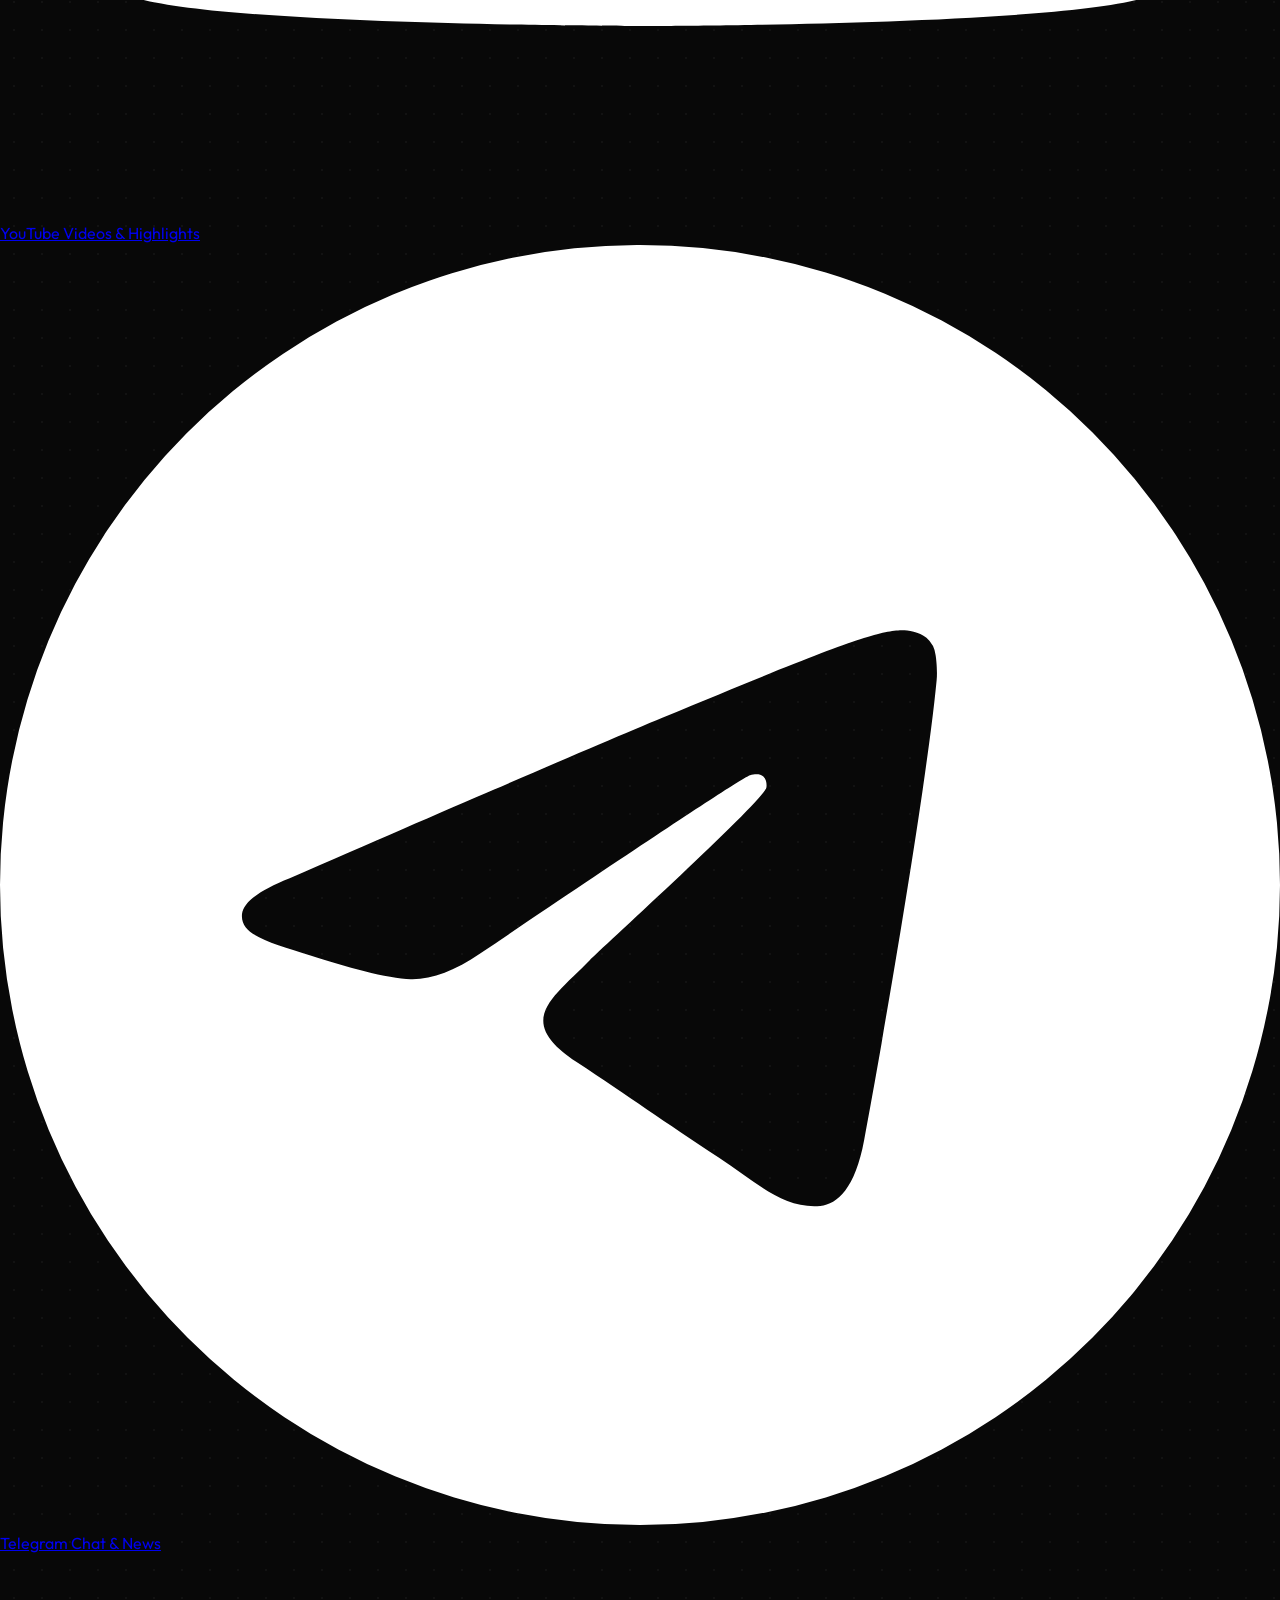
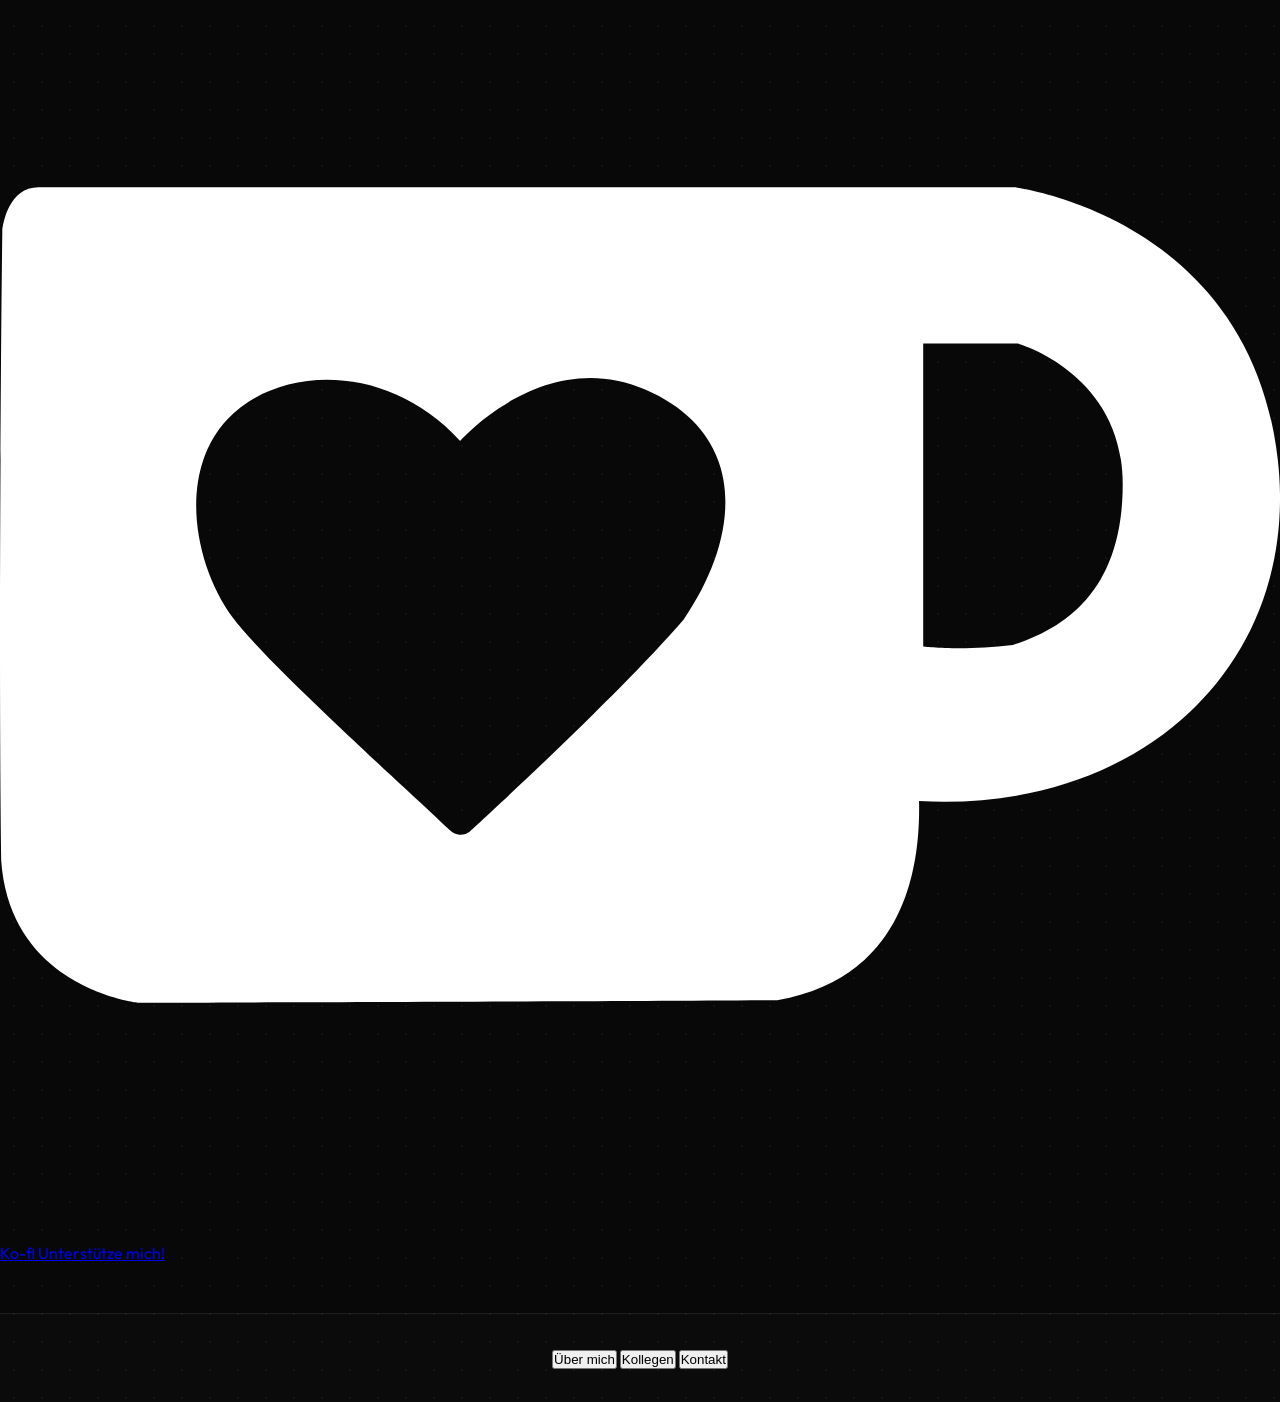
==== commit 06b09742: "Update index.html" ====
--- a/index.html
+++ b/index.html
@@ -3,162 +3,154 @@
 <head>
   <meta charset="UTF-8">
   <meta name="viewport" content="width=device-width, initial-scale=1.0">
-  <title>Liro — Links</title>
-  <meta name="description" content="VRChat, Streams & Community — alle Links von Liro.">
-  <meta property="og:title" content="Liro — Links">
-  <meta property="og:description" content="TikTok, Discord, Twitch, YouTube & mehr.">
-  <meta property="og:image" content="profile.jpg">
-  <meta property="og:type" content="website">
-  <link rel="icon" href="profile.jpg" type="image/jpeg">
+  <title>Liro — Socials</title>
   <link rel="stylesheet" href="styles.css">
   <link rel="preconnect" href="https://fonts.googleapis.com">
   <link rel="preconnect" href="https://fonts.gstatic.com" crossorigin>
   <link href="https://fonts.googleapis.com/css2?family=Outfit:wght@400;500;600;700&display=swap" rel="stylesheet">
 </head>
 <body>
-  <div class="cursor-glow" id="cursor-glow"></div>
-  <div class="bg-glow bg-glow--1"></div>
-  <div class="bg-glow bg-glow--2"></div>
-  <canvas class="particles" id="particles" aria-hidden="true"></canvas>
+  <div id="canvas-container"></div>
 
-  <nav class="nav">
-    <div class="nav__inner">
-      <a href="/" class="nav__logo">🦊 Liro</a>
-      <ul class="nav__links" id="top-nav-links">
-        <li><a href="/" class="nav__link active">Home</a></li>
-        <li><a href="/about.html" class="nav__link">Über mich</a></li>
-        <li><a href="/gallery.html" class="nav__link">Galerie</a></li>
-        <li><a href="/blog.html" class="nav__link">Blog</a></li>
-      </ul>
-      <button class="nav__theme" id="theme-toggle">🌙</button>
-      <button class="nav__toggle" id="nav-toggle">☰</button>
+  <!-- Navigation -->
+  <nav class="navbar">
+    <div class="nav-container">
+      <a href="index.html" class="nav-logo">LIRO</a>
+      <div class="nav-links" id="nav-links">
+        <a href="index.html" class="active">Home</a>
+        <a href="about.html">Über mich</a>
+        <a href="gallery.html">Galerie</a>
+        <a href="blog.html">Blog</a>
+      </div>
+      <div class="nav-actions">
+        <button id="theme-toggle" class="btn-icon" aria-label="Theme umschalten">🌙</button>
+        <button id="mobile-menu-btn" class="btn-icon hamburger" aria-label="Menü öffnen">
+          <span></span><span></span><span></span>
+        </button>
+      </div>
     </div>
   </nav>
 
-  <div class="main-content">
-    <div class="profile-section">
-      <div class="avatar-wrap">
-        <img class="avatar" src="profile.jpg" alt="Liro Avatar" loading="lazy">
+  <!-- Main Grid Layout -->
+  <main class="main-layout container">
+    <!-- Links: Profil Karte -->
+    <aside class="profile-card">
+      <div class="avatar-wrapper">
+        <img src="profile.jpg" alt="Liro Avatar" class="profile-avatar">
       </div>
-      <h1 class="name"><!--LIRO:name-->Liro<!--/LIRO:name--></h1>
-      <p class="badge"><!--LIRO:badge-->VRChat Creator<!--/LIRO:badge--></p>
-      <div class="tags"><!--LIRO:tags--><span class="tag">🦊 Fox</span><span class="tag">VR</span><span class="tag">DE</span><span class="tag">Meow :3</span><!--/LIRO:tags--></div>
+      <h1 class="profile-name"><!--LIRO:name-->Liro<!--/LIRO:name--></h1>
+      <span class="badge"><!--LIRO:badge-->TikTok Creator<!--/LIRO:badge--></span>
       <p class="catchphrase"><!--LIRO:catchphrase-->So ein Furry oder so... :3<!--/LIRO:catchphrase--></p>
-      <p class="bio"><!--LIRO:bio-->VRChat · Streams · Content<!--/LIRO:bio--></p>
+      
+      <div class="tags-container">
+        <!--LIRO:tags-->
+        <span class="tag">19 Jahre</span>
+        <span class="tag">1,78m</span>
+        <span class="tag">🇩🇪 DE</span>
+        <!--/LIRO:tags-->
+      </div>
+
+      <p class="profile-bio"><!--LIRO:bio-->Willkommen auf meiner Seite! Hier findest du alle meine Socials und aktuellen Links.<!--/LIRO:bio--></p>
+    </aside>
+
+    <!-- Rechts: Social Links -->
+    <section class="links-section">
+      <div class="links-grid">
+        <a href="https://www.tiktok.com/@liro7160" target="_blank" rel="noopener" class="social-link-btn">
+          <img src="icons/tiktok.svg" alt="TikTok" class="link-icon">
+          <div class="link-text">
+            <span class="link-title"><!--LIRO:link-tiktok-label-->TikTok<!--/LIRO:link-tiktok-label--></span>
+            <span class="link-hint"><!--LIRO:link-tiktok-hint-->@liro7160 (Hauptkanal)<!--/LIRO:link-tiktok-hint--></span>
+          </div>
+        </a>
+
+        <a href="#" target="_blank" rel="noopener" class="social-link-btn">
+          <img src="icons/discord.svg" alt="Discord" class="link-icon">
+          <div class="link-text">
+            <span class="link-title"><!--LIRO:link-discord-label-->Discord<!--/LIRO:link-discord-label--></span>
+            <span class="link-hint"><!--LIRO:link-discord-hint-->Community Server<!--/LIRO:link-discord-hint--></span>
+          </div>
+        </a>
+
+        <a href="#" target="_blank" rel="noopener" class="social-link-btn">
+          <img src="icons/youtube.svg" alt="YouTube" class="link-icon">
+          <div class="link-text">
+            <span class="link-title"><!--LIRO:link-youtube-label-->YouTube<!--/LIRO:link-youtube-label--></span>
+            <span class="link-hint"><!--LIRO:link-youtube-hint-->Videos & Highlights<!--/LIRO:link-youtube-hint--></span>
+          </div>
+        </a>
+
+        <a href="#" target="_blank" rel="noopener" class="social-link-btn">
+          <img src="icons/telegram.svg" alt="Telegram" class="link-icon">
+          <div class="link-text">
+            <span class="link-title"><!--LIRO:link-telegram-label-->Telegram<!--/LIRO:link-telegram-label--></span>
+            <span class="link-hint"><!--LIRO:link-telegram-hint-->Chat & News<!--/LIRO:link-telegram-hint--></span>
+          </div>
+        </a>
+
+        <a href="#" target="_blank" rel="noopener" class="social-link-btn">
+          <img src="icons/kofi.svg" alt="Ko-fi" class="link-icon">
+          <div class="link-text">
+            <span class="link-title"><!--LIRO:link-kofi-label-->Ko-fi<!--/LIRO:link-kofi-label--></span>
+            <span class="link-hint"><!--LIRO:link-kofi-hint-->Unterstütze mich!<!--/LIRO:link-kofi-hint--></span>
+          </div>
+        </a>
+      </div>
+    </section>
+  </main>
+
+  <!-- Footer & Modals -->
+  <footer class="footer">
+    <div class="footer-content">
+      <button data-modal-open="modal-about" class="footer-btn">Über mich</button>
+      <button data-modal-open="modal-collabs" class="footer-btn">Kollegen</button>
+      <button data-modal-open="modal-contact" class="footer-btn">Kontakt</button>
     </div>
+  </footer>
 
-    <div class="links-section">
-      <a href="https://www.tiktok.com/@liro7160" target="_blank" rel="noopener noreferrer" class="link-card featured">
-        <div class="link-card__icon"><img src="icons/tiktok.svg" alt="TikTok"></div>
-        <div class="link-card__content">
-          <span class="link-card__label"><!--LIRO:link-tiktok-label-->TikTok<!--/LIRO:link-tiktok-label--></span>
-          <span class="link-card__hint"><!--LIRO:link-tiktok-hint-->Hauptplattform — @liro7160<!--/LIRO:link-tiktok-hint--></span>
-        </div>
-        <span class="link-card__arrow">→</span>
-      </a>
-      <a href="https://discord.com/invite/FnrmxadcVp" target="_blank" rel="noopener noreferrer" class="link-card">
-        <div class="link-card__icon"><img src="icons/discord.svg" alt="Discord"></div>
-        <div class="link-card__content">
-          <span class="link-card__label"><!--LIRO:link-discord-label-->Discord<!--/LIRO:link-discord-label--></span>
-          <span class="link-card__hint"><!--LIRO:link-discord-hint-->Liro/Ryio Community Server<!--/LIRO:link-discord-hint--></span>
-        </div>
-        <span class="link-card__arrow">→</span>
-      </a>
-      <a href="https://www.twitch.tv/lirooo0" target="_blank" rel="noopener noreferrer" class="link-card">
-        <div class="link-card__icon"><img src="icons/twitch.svg" alt="Twitch"></div>
-        <div class="link-card__content">
-          <span class="link-card__label"><!--LIRO:link-twitch-label-->Twitch<!--/LIRO:link-twitch-label--></span>
-          <span class="link-card__hint"><!--LIRO:link-twitch-hint-->Streams & Just Chatting<!--/LIRO:link-twitch-hint--></span>
-        </div>
-        <span class="link-card__arrow">→</span>
-      </a>
-      <a href="https://www.youtube.com/@Liro_LOL" target="_blank" rel="noopener noreferrer" class="link-card">
-        <div class="link-card__icon"><img src="icons/youtube.svg" alt="YouTube"></div>
-        <div class="link-card__content">
-          <span class="link-card__label"><!--LIRO:link-youtube-label-->YouTube<!--/LIRO:link-youtube-label--></span>
-          <span class="link-card__hint"><!--LIRO:link-youtube-hint--><!--/LIRO:link-youtube-hint--></span>
-        </div>
-        <span class="link-card__arrow">→</span>
-      </a>
-      <a href="https://t.me/Liro025" target="_blank" rel="noopener noreferrer" class="link-card">
-        <div class="link-card__icon"><img src="icons/telegram.svg" alt="Telegram"></div>
-        <div class="link-card__content">
-          <span class="link-card__label"><!--LIRO:link-telegram-label-->Telegram<!--/LIRO:link-telegram-label--></span>
-          <span class="link-card__hint"><!--LIRO:link-telegram-hint-->@Liro025<!--/LIRO:link-telegram-hint--></span>
-        </div>
-        <span class="link-card__arrow">→</span>
-      </a>
-      <a href="https://vrchat.com/home/user/usr_2e3bf4e4-1234-5678-9abc-def012345678" target="_blank" rel="noopener noreferrer" class="link-card">
-        <div class="link-card__icon">
-          <svg viewBox="0 0 24 24" fill="none" stroke="currentColor" stroke-width="2" style="width:30px;height:30px;">
-            <path d="M12 2C6.48 2 2 6.48 2 12s4.48 10 10 10 10-4.48 10-10S17.52 2 12 2z"/>
-          </svg>
-        </div>
-        <div class="link-card__content">
-          <span class="link-card__label"><!--LIRO:link-vrchat-label-->VRChat<!--/LIRO:link-vrchat-label--></span>
-          <span class="link-card__hint"><!--LIRO:link-vrchat-hint-->Add mich — Liro0<!--/LIRO:link-vrchat-hint--></span>
-        </div>
-        <span class="link-card__arrow">→</span>
-      </a>
-      <a href="https://ko-fi.com/liro0" target="_blank" rel="noopener noreferrer" class="link-card">
-        <div class="link-card__icon"><img src="icons/kofi.svg" alt="Ko-fi"></div>
-        <div class="link-card__content">
-          <span class="link-card__label"><!--LIRO:link-kofi-label-->Ko-fi<!--/LIRO:link-kofi-label--></span>
-          <span class="link-card__hint"><!--LIRO:link-kofi-hint-->Ko-fi Seite<!--/LIRO:link-kofi-hint--></span>
-        </div>
-        <span class="link-card__arrow">→</span>
-      </a>
+  <!-- Modal: Über mich -->
+  <div id="modal-about" class="modal">
+    <div class="modal-content">
+      <button class="modal-close" data-modal-close>&times;</button>
+      <h2>Über mich</h2>
+      <div class="modal-body">
+        <!--LIRO:bio-modal-->
+        <p>Hey! Ich bin Leon / Liro, 19 Jahre alt. Ich erstelle Content auf TikTok!</p>
+        <!--/LIRO:bio-modal-->
+      </div>
     </div>
   </div>
 
-  <!-- Modals -->
-  <div class="modal" id="modal-about" hidden aria-modal="true" role="dialog">
-    <div class="modal__backdrop"></div>
-    <div class="modal__panel">
-      <button class="modal__close" data-modal-close>×</button>
-      <h2 class="modal__title">Über mich</h2>
-      <div style="color:var(--text-muted);line-height:1.8;"><!--LIRO:bio-modal--><p>Moin — ich bin Liro, 19 Jahre alt aus Deutschland. In VRChat unterwegs, streame auf TikTok und mach Content auf TikTok. :3</p><p style="margin-top:1rem;">Ich bin eine direkte Person die gerne Quatsch macht. Tritt dem Discord bei oder schreib mich an!</p><!--/LIRO:bio-modal--></div>
-    </div>
-  </div>
-
-  <div class="modal" id="modal-collabs" hidden aria-modal="true" role="dialog">
-    <div class="modal__backdrop"></div>
-    <div class="modal__panel">
-      <button class="modal__close" data-modal-close>×</button>
-      <h2 class="modal__title">Kollegen & Freunde</h2>
-      <ul class="collab-list" style="display:grid;grid-template-columns:repeat(auto-fill,minmax(140px,1fr));gap:1rem;list-style:none;padding:0;">
-        <!--LIRO:collabs--><li><a href="https://www.tiktok.com/@fluffy_ryio" target="_blank" rel="noopener noreferrer" style="text-decoration:none;color:inherit;display:flex;flex-direction:column;align-items:center;gap:0.75rem;padding:1rem;background:rgba(255,255,255,0.04);border:1px solid var(--border);border-radius:12px;"><img src="https://unavatar.io/tiktok/fluffy_ryio" alt="Ryio" style="width:80px;height:80px;border-radius:50%;object-fit:cover;" onerror="this.src='profile.jpg'"><span style="color:var(--accent);font-weight:600;font-size:0.9rem;">Ryio ↗</span></a></li><li><a href="https://www.tiktok.com/@dragonpro08" target="_blank" rel="noopener noreferrer" style="text-decoration:none;color:inherit;display:flex;flex-direction:column;align-items:center;gap:0.75rem;padding:1rem;background:rgba(255,255,255,0.04);border:1px solid var(--border);border-radius:12px;"><img src="https://unavatar.io/tiktok/dragonpro08" alt="DragonPro" style="width:80px;height:80px;border-radius:50%;object-fit:cover;" onerror="this.src='profile.jpg'"><span style="color:var(--accent);font-weight:600;font-size:0.9rem;">DragonPro ↗</span></a></li><li><a href="https://www.tiktok.com/@lynxi.vrc" target="_blank" rel="noopener noreferrer" style="text-decoration:none;color:inherit;display:flex;flex-direction:column;align-items:center;gap:0.75rem;padding:1rem;background:rgba(255,255,255,0.04);border:1px solid var(--border);border-radius:12px;"><img src="https://unavatar.io/tiktok/lynxi.vrc" alt="Lynxi" style="width:80px;height:80px;border-radius:50%;object-fit:cover;" onerror="this.src='profile.jpg'"><span style="color:var(--accent);font-weight:600;font-size:0.9rem;">Lynxi ↗</span></a></li><li><a href="https://www.tiktok.com/@kieran.catto" target="_blank" rel="noopener noreferrer" style="text-decoration:none;color:inherit;display:flex;flex-direction:column;align-items:center;gap:0.75rem;padding:1rem;background:rgba(255,255,255,0.04);border:1px solid var(--border);border-radius:12px;"><img src="https://unavatar.io/tiktok/kieran.catto" alt="Kieran" style="width:80px;height:80px;border-radius:50%;object-fit:cover;" onerror="this.src='profile.jpg'"><span style="color:var(--accent);font-weight:600;font-size:0.9rem;">Kieran ↗</span></a></li><li><a href="https://www.tiktok.com/@rakurimde" target="_blank" rel="noopener noreferrer" style="text-decoration:none;color:inherit;display:flex;flex-direction:column;align-items:center;gap:0.75rem;padding:1rem;background:rgba(255,255,255,0.04);border:1px solid var(--border);border-radius:12px;"><img src="https://unavatar.io/tiktok/rakurimde" alt="Rakurim" style="width:80px;height:80px;border-radius:50%;object-fit:cover;" onerror="this.src='profile.jpg'"><span style="color:var(--accent);font-weight:600;font-size:0.9rem;">Rakurim ↗</span></a></li><li><a href="https://www.tiktok.com/@xarrax.official" target="_blank" rel="noopener noreferrer" style="text-decoration:none;color:inherit;display:flex;flex-direction:column;align-items:center;gap:0.75rem;padding:1rem;background:rgba(255,255,255,0.04);border:1px solid var(--border);border-radius:12px;"><img src="https://unavatar.io/tiktok/xarrax.official" alt="Xarrax" style="width:80px;height:80px;border-radius:50%;object-fit:cover;" onerror="this.src='profile.jpg'"><span style="color:var(--accent);font-weight:600;font-size:0.9rem;">Xarrax ↗</span></a></li><!--/LIRO:collabs-->
+  <!-- Modal: Kollegen -->
+  <div id="modal-collabs" class="modal">
+    <div class="modal-content">
+      <button class="modal-close" data-modal-close>&times;</button>
+      <h2>Kollegen</h2>
+      <ul class="collabs-list">
+        <!--LIRO:collabs-->
+        <li>
+          <a href="https://www.tiktok.com/@fluffy_ryio" target="_blank" rel="noopener">
+            <img src="https://unavatar.io/tiktok/fluffy_ryio" alt="Ryio" onerror="this.src='profile.jpg'">
+            <span>Ryio ↗</span>
+          </a>
+        </li>
+        <!--/LIRO:collabs-->
       </ul>
     </div>
   </div>
 
-  <div class="modal" id="modal-contact" hidden aria-modal="true" role="dialog">
-    <div class="modal__backdrop"></div>
-    <div class="modal__panel">
-      <button class="modal__close" data-modal-close>×</button>
-      <h2 class="modal__title">Kontakt</h2>
-      <div style="color:var(--text-muted);line-height:1.8;">
-        <p><strong>E-Mail:</strong> <a href="mailto:liro.lol007@gmail.com" style="color:var(--accent);text-decoration:none;">Liro.lol007@gmail.com</a></p>
-        <p style="margin-top:1rem;"><strong>Discord:</strong> Schreib mich an oder tritt dem Server bei!</p>
-        <p style="margin-top:1rem;"><strong>Telegram:</strong> @Liro025</p>
-      </div>
+  <!-- Modal: Kontakt -->
+  <div id="modal-contact" class="modal">
+    <div class="modal-content">
+      <button class="modal-close" data-modal-close>&times;</button>
+      <h2>Kontakt</h2>
+      <p>E-Mail: <a href="mailto:Liro.lol007@gmail.com">Liro.lol007@gmail.com</a></p>
     </div>
   </div>
 
-  <footer class="footer">
-    <nav class="footer-nav">
-      <button class="footer-nav__link" data-modal-open="about">Über mich</button>
-      <span class="footer-nav__sep">·</span>
-      <button class="footer-nav__link" data-modal-open="collabs">Kollegen</button>
-      <span class="footer-nav__sep">·</span>
-      <button class="footer-nav__link" data-modal-open="contact">Kontakt</button>
-    </nav>
-    <p class="footer__credit">Avatar Art by Liro</p>
-  </footer>
-
+  <script src="cursor.js"></script>
   <script src="particles.js"></script>
-  <script src="cursor.js"></script>
+  <script src="pages.js"></script>
   <script src="site.js"></script>
-  <script src="pages.js"></script>
 </body>
 </html>
